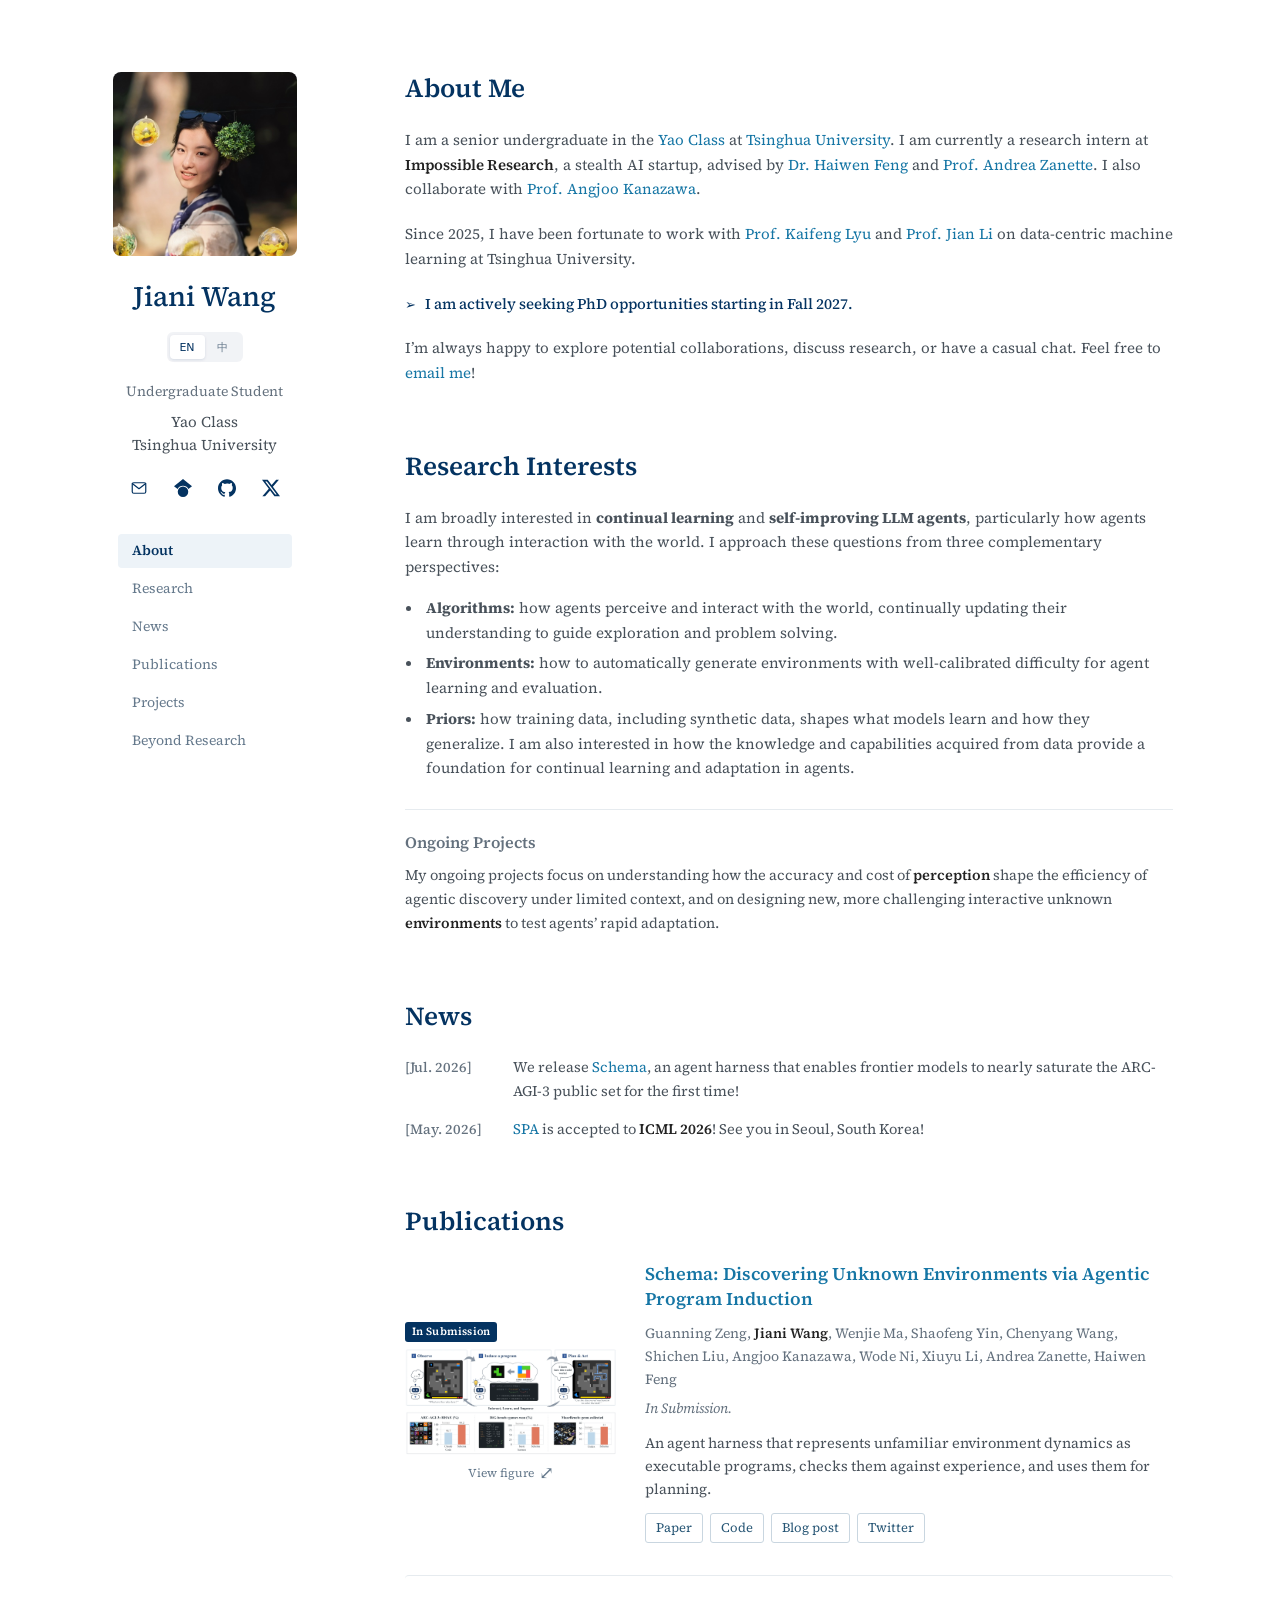
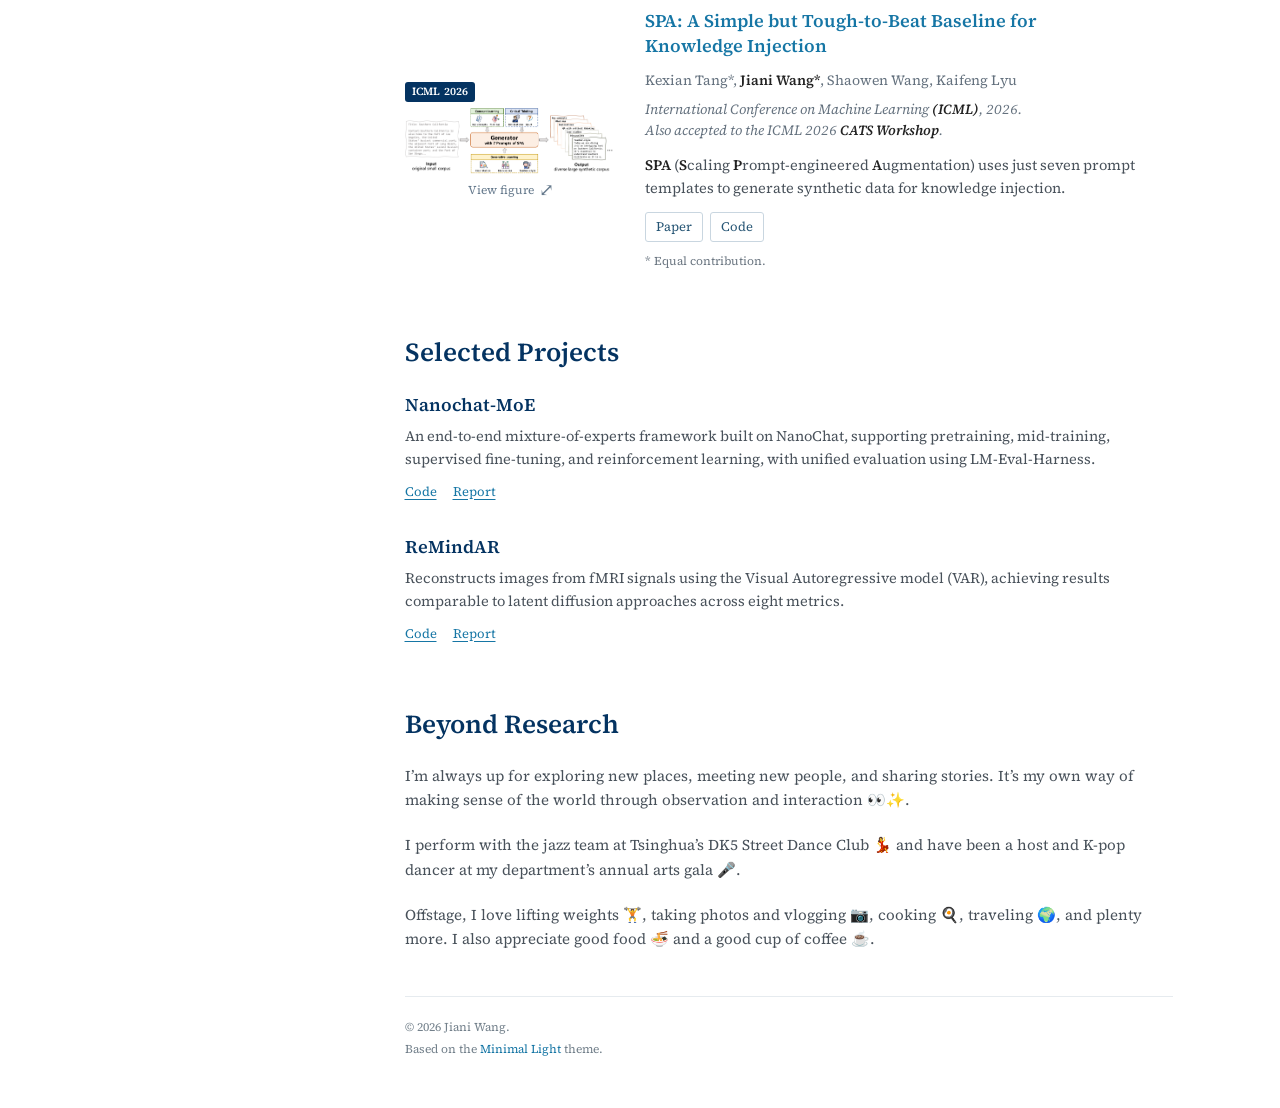
==== index.html @ cb8bbe52 "Tighten research bullet spacing" ====
<!DOCTYPE html>
<html lang="en-US">
  <head>
    <meta charset="UTF-8">
    <meta name="viewport" content="width=device-width, initial-scale=1">
    <title>Jiani Wang | Tsinghua University</title>
    <meta name="author" content="Jiani Wang">
    <meta name="description" content="Jiani Wang, Yao Class undergraduate at Tsinghua University and research intern at Impossible Research. Research in continual learning, self-improvement in agents, and data-centric machine learning.">
    <meta name="keywords" content="Jiani Wang, Tsinghua University, Impossible Research, continual learning, agents, data-centric machine learning">
    <link rel="icon" type="image/x-icon" href="favicon.ico?v=2">
    <link rel="icon" type="image/png" sizes="96x96" href="assets/img/favicon-jw-96.png?v=2">
    <link rel="apple-touch-icon" sizes="192x192" href="assets/img/favicon-jw-192.png?v=2">
    <link rel="stylesheet" href="assets/fonts/fonts.css">
    <link rel="stylesheet" href="assets/fonts/source-serif-4.css">
    <link rel="stylesheet" href="assets/css/style.css">
    <link rel="stylesheet" href="assets/css/publications.css">
    <link rel="stylesheet" href="assets/css/content.css?v=54c35738e45d">
    <link rel="stylesheet" href="assets/css/motion.css">
    <script src="assets/js/name-toggle.js" defer></script>
    <script src="assets/js/reading.js" defer></script>
  </head>
  <body>
    <a class="skip-link" href="#about-me">Skip to content</a>
    <div class="wrapper">
      <header>
        <div class="profile-photo">
          <img src="assets/img/jiani-wang.jpg" alt="Portrait of Jiani Wang" width="900" height="900" fetchpriority="high">
        </div>
        <div class="profile-name-row">
          <h1 id="profile-name" class="t-text-soft" lang="en" data-name-en="Jiani Wang" data-name-zh="王佳妮" aria-live="polite" aria-atomic="true"><span class="name-text" lang="en">Jiani Wang</span></h1>
          <div class="name-toggle" role="group" aria-label="Name language" data-language="en" hidden>
            <button class="name-language" type="button" data-language="en" lang="en" aria-controls="profile-name" aria-label="Show name in English" aria-pressed="true">EN</button>
            <button class="name-language" type="button" data-language="zh" lang="zh-Hans" aria-controls="profile-name" aria-label="显示中文姓名" aria-pressed="false">中</button>
          </div>
        </div>
        <p class="position">Undergraduate Student</p>
        <p class="affiliation">Yao Class<br>Tsinghua University</p>
        <div class="contact-links" aria-label="Contact links">
          <a class="contact-tag" href="mailto:jnminniewang@gmail.com" aria-label="Email Jiani Wang" title="Email: jnminniewang@gmail.com">
            <svg viewBox="0 0 24 24" aria-hidden="true" focusable="false" fill="none" stroke="currentColor" stroke-width="1.6" stroke-linecap="round" stroke-linejoin="round"><rect x="3" y="5" width="18" height="14" rx="2"></rect><path d="m3 6 9 7 9-7"></path></svg>
          </a>
          <a class="contact-tag" href="https://scholar.google.com/citations?user=3a02bCEAAAAJ&amp;hl=zh-CN" target="_blank" rel="noopener" aria-label="Jiani Wang on Google Scholar" title="Google Scholar">
            <svg viewBox="0 0 24 24" aria-hidden="true" focusable="false" fill="currentColor"><path d="M12 24a7 7 0 1 1 0-14 7 7 0 0 1 0 14zm0-24L0 9.5l4.838 3.94A8 8 0 0 1 12 9a8 8 0 0 1 7.162 4.44L24 9.5z"></path></svg>
          </a>
          <a class="contact-tag" href="https://github.com/99ninew" target="_blank" rel="noopener" aria-label="Jiani Wang on GitHub" title="GitHub: 99ninew">
            <svg viewBox="0 0 24 24" aria-hidden="true" focusable="false" fill="currentColor"><path d="M12 .297C5.37.297 0 5.67 0 12.297c0 5.303 3.438 9.8 8.205 11.385.6.113.82-.258.82-.577 0-.285-.01-1.04-.015-2.04-3.338.724-4.043-1.61-4.043-1.61-.546-1.387-1.333-1.756-1.333-1.756-1.09-.745.083-.729.083-.729 1.205.084 1.838 1.237 1.838 1.237 1.07 1.835 2.807 1.305 3.492.998.108-.776.418-1.305.762-1.605-2.665-.3-5.466-1.332-5.466-5.93 0-1.31.465-2.38 1.235-3.22-.135-.303-.54-1.523.105-3.176 0 0 1.005-.322 3.3 1.23a11.5 11.5 0 0 1 3-.405c1.02.005 2.045.138 3 .405 2.28-1.552 3.285-1.23 3.285-1.23.645 1.653.24 2.873.12 3.176.765.84 1.23 1.91 1.23 3.22 0 4.61-2.805 5.625-5.475 5.92.42.36.81 1.096.81 2.22 0 1.606-.015 2.896-.015 3.286 0 .315.21.69.825.57C20.565 22.092 24 17.592 24 12.297c0-6.627-5.373-12-12-12"></path></svg>
          </a>
          <a class="contact-tag" href="https://x.com/Jiani_Wang_" target="_blank" rel="noopener" aria-label="Jiani Wang on X (Twitter)" title="X (Twitter): @Jiani_Wang_">
            <svg viewBox="0 0 24 24" aria-hidden="true" focusable="false" fill="currentColor"><path d="M18.901 1.153h3.68l-8.04 9.19L24 22.846h-7.406l-5.8-7.584-6.64 7.584H.47l8.6-9.835L0 1.154h7.594l5.243 6.932 6.064-6.933Zm-1.29 19.49h2.039L6.487 3.24H4.3l13.31 17.403Z"></path></svg>
          </a>
        </div>
        <nav class="section-nav t-tabs" aria-label="Page sections">
          <span class="t-tabs-pill" aria-hidden="true" hidden></span>
          <a class="t-tab" href="#about-me">About</a>
          <a class="t-tab" href="#research">Research</a>
          <a class="t-tab" href="#news">News</a>
          <a class="t-tab" href="#publications">Publications</a>
          <a class="t-tab" href="#projects">Projects</a>
          <a class="t-tab" href="#misc">Beyond Research</a>
        </nav>
      </header>

      <section aria-label="Academic profile">
        <h2 id="about-me">About Me</h2>
        <p>I am a senior undergraduate in the <a href="https://iiis.tsinghua.edu.cn/en/" target="_blank" rel="noopener">Yao Class</a> at <a href="https://www.tsinghua.edu.cn/en/" target="_blank" rel="noopener">Tsinghua University</a>. I am currently a research intern at <strong>Impossible Research</strong>, a stealth AI startup, advised by <a href="https://havenfeng.github.io/" target="_blank" rel="noopener">Dr. Haiwen Feng</a> and <a href="https://azanette.com/" target="_blank" rel="noopener">Prof. Andrea Zanette</a>. I also collaborate with <a href="https://people.eecs.berkeley.edu/~kanazawa/" target="_blank" rel="noopener">Prof. Angjoo Kanazawa</a>.</p>
        <p>Since 2025, I have been fortunate to work with <a href="https://kaifeng.ac/" target="_blank" rel="noopener">Prof. Kaifeng Lyu</a> and <a href="https://people.iiis.tsinghua.edu.cn/~jianli/" target="_blank" rel="noopener">Prof. Jian Li</a> on data-centric machine learning at Tsinghua University.</p>
        <p class="application-note"><span class="application-marker" aria-hidden="true">➢</span><span>I am actively seeking PhD opportunities starting in Fall 2027.</span></p>
        <p class="contact-invitation">I’m always happy to explore potential collaborations, discuss research, or have a casual chat. Feel free to <a href="mailto:jnminniewang@gmail.com">email me</a>!</p>

        <h2 id="research">Research Interests</h2>
        <div class="research-interests">
          <p>I am broadly interested in <strong>continual learning</strong> and <strong>self-improving LLM agents</strong>, particularly how agents learn through interaction with the world. I approach these questions from three complementary perspectives:</p>
          <ul class="research-perspectives">
            <li><strong>Algorithms:</strong> how agents perceive and interact with the world, continually updating their understanding to guide exploration and problem solving.</li>
            <li><strong>Environments:</strong> how to automatically generate environments with well-calibrated difficulty for agent learning and evaluation.</li>
            <li><strong>Priors:</strong> how training data, including synthetic data, shapes what models learn and how they generalize. I am also interested in how the knowledge and capabilities acquired from data provide a foundation for continual learning and adaptation in agents.</li>
          </ul>
        </div>

        <div class="ongoing-projects">
          <h3>Ongoing Projects</h3>
          <p>My ongoing projects focus on understanding how the accuracy and cost of <strong>perception</strong> shape the efficiency of agentic discovery under limited context, and on designing new, more challenging interactive unknown <strong>environments</strong> to test agents’ rapid adaptation.</p>
        </div>

        <h2 id="news">News</h2>
        <ul class="news-list">
          <li><time datetime="2026-07">[Jul. 2026]</time> <span>We release <a href="https://x.com/HavenFeng/status/2077770348876247502" target="_blank" rel="noopener">Schema</a>, an agent harness that enables frontier models to nearly saturate the ARC-AGI-3 public set for the first time!</span></li>
          <li><time datetime="2026-05">[May. 2026]</time> <span><a href="https://arxiv.org/pdf/2603.22213" target="_blank" rel="noopener">SPA</a> is accepted to <strong>ICML 2026</strong>! See you in Seoul, South Korea!</span></li>
        </ul>

        <h2 id="publications">Publications</h2>
        <div class="publications">
          <ol class="bibliography">
            <li id="schema" tabindex="-1" aria-label="Schema publication">
              <div class="pub-row">
                <a class="publication-preview" href="assets/img/schema-preview.webp" target="_blank" rel="noopener" aria-label="Enlarge Schema overview"><span class="publication-label">In Submission</span><img src="assets/img/schema-preview.webp" alt="Schema overview: discovering environment mechanisms and using programs to plan." width="2200" height="1135" loading="lazy" decoding="async"><span class="preview-hint" aria-hidden="true">View figure <span>⤢</span></span></a>
                <div class="publication-text">
                  <div class="title"><a href="https://arxiv.org/abs/2609.39140" target="_blank" rel="noopener">Schema: Discovering Unknown Environments via Agentic Program Induction</a></div>
                  <div class="author">Guanning Zeng, <strong>Jiani Wang</strong>, Wenjie Ma, Shaofeng Yin, Chenyang Wang, Shichen Liu, Angjoo Kanazawa, Wode Ni, Xiuyu Li, Andrea Zanette, Haiwen Feng</div>
                  <div class="periodical"><em>In Submission.</em></div>
                  <p class="paper-summary">An agent harness that represents unfamiliar environment dynamics as executable programs, checks them against experience, and uses them for planning.</p>
                  <template class="figure-details">Schema reaches <strong>99.2% RHAE on ARC-AGI-3</strong>, solves <strong>all 21 public DiG-bench games</strong>, and exceeds the <strong>top-50 human median on MazeBench</strong>. The plots compare harnesses using the same base models.</template>
                  <div class="links">
                    <a class="btn" href="https://arxiv.org/pdf/2609.39140" target="_blank" rel="noopener">Paper</a>
                    <a class="btn" href="https://github.com/guanning03/Schema" target="_blank" rel="noopener">Code</a>
                    <a class="btn" href="https://schema-harness.github.io/" target="_blank" rel="noopener">Blog post</a>
                    <a class="btn" href="https://x.com/HavenFeng/status/2077770348876247502" target="_blank" rel="noopener">Twitter</a>
                  </div>
                </div>
              </div>
            </li>
            <li id="spa" tabindex="-1" aria-label="SPA publication">
              <div class="pub-row">
                <a class="publication-preview" href="assets/img/spa-preview.png" target="_blank" rel="noopener" aria-label="Enlarge SPA overview"><span class="publication-label">ICML 2026</span><img src="assets/img/spa-preview.png" alt="SPA overview: synthetic data generation for knowledge injection." width="15587" height="4864" loading="lazy" decoding="async"><span class="preview-hint" aria-hidden="true">View figure <span>⤢</span></span></a>
                <div class="publication-text">
                  <div class="title"><a href="https://arxiv.org/pdf/2603.22213" target="_blank" rel="noopener">SPA: A Simple but Tough-to-Beat Baseline for Knowledge Injection</a></div>
                  <div class="author">Kexian Tang*, <strong>Jiani Wang*</strong>, Shaowen Wang, Kaifeng Lyu</div>
                  <div class="periodical"><em>International Conference on Machine Learning <strong>(ICML)</strong>, 2026.</em><br><em>Also accepted to the ICML 2026 <strong>CATS Workshop</strong>.</em></div>
                  <p class="paper-summary"><strong>SPA</strong> (<strong>S</strong>caling <strong>P</strong>rompt-engineered <strong>A</strong>ugmentation) uses just seven prompt templates to generate synthetic data for knowledge injection.</p>
                  <template class="figure-details">Across benchmarks, scaling this simple approach can <strong>outperform</strong> more complex methods based on reinforcement learning or multi-stage prompting.</template>
                  <div class="links">
                    <a class="btn" href="https://arxiv.org/pdf/2603.22213" target="_blank" rel="noopener">Paper</a>
                    <a class="btn" href="https://github.com/Tangkexian/SPA" target="_blank" rel="noopener">Code</a>
                  </div>
                  <p class="author-note">* Equal contribution.</p>
                </div>
              </div>
            </li>
          </ol>
        </div>

        <h2 id="projects">Selected Projects</h2>
        <ul class="projects-list">
          <li>
            <div class="project-heading">
              <h3>Nanochat-MoE</h3>
            </div>
            <p class="project-summary">An end-to-end mixture-of-experts framework built on NanoChat, supporting pretraining, mid-training, supervised fine-tuning, and reinforcement learning, with unified evaluation using LM-Eval-Harness.</p>
            <p class="project-links"><a href="https://github.com/Tangkexian/nanochat-MoE" target="_blank" rel="noopener">Code</a><a href="assets/files/nanochat-moe-report.pdf" target="_blank" rel="noopener" type="application/pdf" aria-label="Preview Nanochat-MoE report (PDF)">Report</a></p>
          </li>
          <li>
            <div class="project-heading">
              <h3>ReMindAR</h3>
            </div>
            <p class="project-summary">Reconstructs images from fMRI signals using the Visual Autoregressive model (VAR), achieving results comparable to latent diffusion approaches across eight metrics.</p>
            <p class="project-links"><a href="https://github.com/99ninew/ReMindAR" target="_blank" rel="noopener">Code</a><a href="https://github.com/99ninew/ReMindAR/blob/main/ReMindAR_Report.pdf" target="_blank" rel="noopener">Report</a></p>
          </li>
        </ul>

        <h2 id="misc">Beyond Research</h2>
        <p>I’m always up for exploring new places, meeting new people, and sharing stories. It’s my own way of making sense of the world through observation and interaction <span aria-hidden="true">👀✨</span>.</p>
        <p>I perform with the jazz team at Tsinghua’s DK5 Street Dance Club <span aria-hidden="true">💃</span> and have been a host and K-pop dancer at my department’s annual arts gala <span aria-hidden="true">🎤</span>.</p>
        <p>Offstage, I love lifting weights <span aria-hidden="true">🏋️</span>, taking photos and vlogging <span aria-hidden="true">📷</span>, cooking <span aria-hidden="true">🍳</span>, traveling <span aria-hidden="true">🌍</span>, and plenty more. I also appreciate good food <span aria-hidden="true">🍜</span> and a good cup of coffee <span aria-hidden="true">☕</span>.</p>

        <p class="page-footnote">© 2026 Jiani Wang.<br>Based on the <a href="https://github.com/yaoyao-liu/minimal-light" target="_blank" rel="noopener">Minimal Light</a> theme.</p>
      </section>
    </div>
    <dialog class="figure-dialog t-modal" aria-labelledby="figure-title" aria-describedby="figure-summary">
      <div class="figure-toolbar">
        <p class="figure-kicker">Research overview</p>
        <button class="figure-close" type="button" aria-label="Close figure" autofocus><span aria-hidden="true">×</span></button>
      </div>
      <h2 id="figure-title"></h2>
      <div class="figure-stage"><img class="figure-image" alt=""></div>
      <p id="figure-summary"></p>
      <div class="figure-actions">
        <div class="figure-links"></div>
        <a class="figure-original" target="_blank" rel="noopener">Open full-size image <span aria-hidden="true">↗</span></a>
      </div>
    </dialog>
  </body>
</html>
---- assets/fonts/fonts.css ----
/* Local web fonts. See accompanying licenses and source notes. */

@font-face {
  font-family: 'Crimson Pro';
  font-style: italic;
  font-weight: 500;
  font-display: swap;
  src: url(crimson-pro-latin-italic.woff2) format('woff2');
  unicode-range: U+0000-00FF, U+0131, U+0152-0153, U+02BB-02BC, U+02C6, U+02DA, U+02DC, U+0304, U+0308, U+0329, U+2000-206F, U+20AC, U+2122, U+2191, U+2193, U+2212, U+2215, U+FEFF, U+FFFD;
}

@font-face {
  font-family: 'Crimson Pro';
  font-style: italic;
  font-weight: 600;
  font-display: swap;
  src: url(crimson-pro-latin-italic.woff2) format('woff2');
  unicode-range: U+0000-00FF, U+0131, U+0152-0153, U+02BB-02BC, U+02C6, U+02DA, U+02DC, U+0304, U+0308, U+0329, U+2000-206F, U+20AC, U+2122, U+2191, U+2193, U+2212, U+2215, U+FEFF, U+FFFD;
}

@font-face {
  font-family: 'Crimson Pro';
  font-style: normal;
  font-weight: 400;
  font-display: swap;
  src: url(crimson-pro-latin-normal.woff2) format('woff2');
  unicode-range: U+0000-00FF, U+0131, U+0152-0153, U+02BB-02BC, U+02C6, U+02DA, U+02DC, U+0304, U+0308, U+0329, U+2000-206F, U+20AC, U+2122, U+2191, U+2193, U+2212, U+2215, U+FEFF, U+FFFD;
}

@font-face {
  font-family: 'Crimson Pro';
  font-style: normal;
  font-weight: 500;
  font-display: swap;
  src: url(crimson-pro-latin-normal.woff2) format('woff2');
  unicode-range: U+0000-00FF, U+0131, U+0152-0153, U+02BB-02BC, U+02C6, U+02DA, U+02DC, U+0304, U+0308, U+0329, U+2000-206F, U+20AC, U+2122, U+2191, U+2193, U+2212, U+2215, U+FEFF, U+FFFD;
}

@font-face {
  font-family: 'Crimson Pro';
  font-style: normal;
  font-weight: 600;
  font-display: swap;
  src: url(crimson-pro-latin-normal.woff2) format('woff2');
  unicode-range: U+0000-00FF, U+0131, U+0152-0153, U+02BB-02BC, U+02C6, U+02DA, U+02DC, U+0304, U+0308, U+0329, U+2000-206F, U+20AC, U+2122, U+2191, U+2193, U+2212, U+2215, U+FEFF, U+FFFD;
}

@font-face {
  font-family: 'Ubuntu Mono';
  font-style: normal;
  font-weight: 400;
  font-display: swap;
  src: url(ubuntu-mono-latin-normal.woff2) format('woff2');
  unicode-range: U+0000-00FF, U+0131, U+0152-0153, U+02BB-02BC, U+02C6, U+02DA, U+02DC, U+0304, U+0308, U+0329, U+2000-206F, U+20AC, U+2122, U+2191, U+2193, U+2212, U+2215, U+FEFF, U+FFFD;
}

/* Source Han Serif SC Medium, subset for 王佳妮, renamed for the OFL.
   Original: https://github.com/adobe-fonts/source-han-serif
   License: Source-Han-Serif-OFL.txt */
@font-face {
  font-family: 'Jiani Name Serif';
  font-style: normal;
  font-weight: 500;
  font-display: swap;
  src: url(jiani-name-serif.woff2) format('woff2');
  unicode-range: U+4F73, U+59AE, U+738B;
}
---- assets/fonts/source-serif-4.css ----
@font-face {
  font-family: 'Source Serif 4';
  font-style: italic;
  font-weight: 400;
  font-display: swap;
  src: url(source-serif-4-italic-400.ttf) format('truetype');
}

@font-face {
  font-family: 'Source Serif 4';
  font-style: italic;
  font-weight: 500;
  font-display: swap;
  src: url(source-serif-4-italic-500.ttf) format('truetype');
}

@font-face {
  font-family: 'Source Serif 4';
  font-style: italic;
  font-weight: 600;
  font-display: swap;
  src: url(source-serif-4-italic-600.ttf) format('truetype');
}

@font-face {
  font-family: 'Source Serif 4';
  font-style: normal;
  font-weight: 400;
  font-display: swap;
  src: url(source-serif-4-normal-400.ttf) format('truetype');
}

@font-face {
  font-family: 'Source Serif 4';
  font-style: normal;
  font-weight: 500;
  font-display: swap;
  src: url(source-serif-4-normal-500.ttf) format('truetype');
}

@font-face {
  font-family: 'Source Serif 4';
  font-style: normal;
  font-weight: 600;
  font-display: swap;
  src: url(source-serif-4-normal-600.ttf) format('truetype');
}

@font-face {
  font-family: 'Source Serif 4';
  font-style: normal;
  font-weight: 700;
  font-display: swap;
  src: url(source-serif-4-normal-700.ttf) format('truetype');
}
---- assets/css/style.css ----
body { background-color: #fff; padding: 0px; font: 16.0px/1.5 'Source Serif 4', serif; color: #595959; font-weight: 400; margin: 0; }

.pub-row { display: flex; align-items: center; }

.social-icons a { display: inline-block; height: 2.4rem; width: 2.4rem; background-color: transparent; color: #043361 !important; border-radius: 100%; text-align: center; font-size: 1.15rem; line-height: 2.5rem; margin-right: 1rem; }

@media (prefers-color-scheme: dark) { .social-icons a { color: #3eb7f0 !important; } }
.social-icons a:last-child { margin-right: 0; }

.social-icons a:hover { background-color: white; color: black; transform: scale(1.2); }

/*
.social-icons a:after { content: ''; display: block; margin: 0px; height: 1px; width: 0px; background: transparent; transition: width .5s ease, background-color .5s ease; } .social-icons a:hover:after { width: 100%; background: #337ab7; } */
@media (prefers-color-scheme: dark) { .social-icons a:last-child { margin-right: 0; }
  .social-icons a:hover { background-color: #20212b; color: black; transform: scale(1.2); }
  /* .social-icons a:after { content: ''; display: block; margin: 0px; height: 1px; width: 0px; background: transparent; transition: width .5s ease, background-color .5s ease; } .social-icons a:hover:after { width: 100%; background: #a0b0ff; } */ }
.icon-button { background-color: white; border-radius: 3.6rem; cursor: pointer; display: inline-block; font-size: 2.0rem; height: 3.6rem; line-height: 3.6rem; margin: 0 5px; position: relative; text-align: center; -webkit-user-select: none; -moz-user-select: none; -ms-user-select: none; user-select: none; width: 3.6rem; }

.icon-button span { border-radius: 0; display: block; height: 0; left: 50%; margin: 0; position: absolute; top: 50%; -webkit-transition: all 0.3s; -moz-transition: all 0.3s; -o-transition: all 0.3s; transition: all 0.3s; width: 0; }

.icon-button:hover span { width: 3.6rem; height: 3.6rem; border-radius: 3.6rem; margin: -1.8rem; }

.twitter span { background-color: #4099ff; }

.facebook span { background-color: #4286f4; }

.linkedin span { background-color: #0077B5; }

.github span { background-color: #000; }

email { font-size: 14px; font-family: "Ubuntu Mono"; }

.icon-button i { background: none; color: white; height: 3.6rem; left: 0; line-height: 3.6rem; position: absolute; top: 0; -webkit-transition: all 0.3s; -moz-transition: all 0.3s; -o-transition: all 0.3s; transition: all 0.3s; width: 3.6rem; z-index: 10; }

.icon-button .icon-twitter { color: #4099ff; }

.icon-button .icon-facebook { color: #4286f4; }

.icon-button .icon-github { color: #000; }

.icon-button .icon-linkedin { color: #0077B5; }

.icon-button:hover .icon-twitter, .icon-button:hover .icon-facebook, .icon-button:hover .icon-github, .icon-button:hover .icon-linkedin { color: white; }

autocolor { color: #595959; }

lightonly { visibility: visible; }

darkonly { visibility: hidden; }

education { font-weight: 500; font-size: 115%; }

papertitle { font-weight: 600; font-size: 100%; }

@media (prefers-color-scheme: dark) { body { background-color: #20212b; color: #dadbdf; }
  autocolor { color: #dadbdf; }
  lightonly { visibility: hidden; }
  darkonly { visibility: visible; }
  papertitle { color: #eeeff0; } }
.image { border-radius: 0.35em; border: 0; display: inline-block; position: relative; }

.image:before { -moz-transition: opacity 0.2s ease-in-out; -webkit-transition: opacity 0.2s ease-in-out; -ms-transition: opacity 0.2s ease-in-out; transition: opacity 0.2s ease-in-out; border-radius: 0.35em; content: ''; display: block; height: 100%; left: 0; opacity: 0.5; position: absolute; top: 0; width: 100%; }

.image.avatar { border-radius: 100%; }

.image.avatar:before { display: none; }

.image.avatar img { border-radius: 100%; width: 45%; padding: 20px; }

#header .image.avatar { margin: 0 0 1em 0; width: 8.00em; }

h3, h4, h5, h6 { font-weight: 600; color: #043361; margin: 0 0 20px; }

h1 { font-weight: 500; color: #043361; margin: 0 0 20px; }

h2 { color: #043361; font-weight: 500; margin: 2px 0px 15px; font-size: 157%; }

@media (prefers-color-scheme: dark) { h1, h3, h4, h5, h6 { color: #3eb7f0; }
  h2 { color: #3eb7f0; } }
p, ul, ol, table, pre, dl { margin: 0 0 20px; }

h1, h2, h3 { line-height: 1.1; }

h1 { font-size: 28px; }

a { color: #39c; text-decoration: none; }

a:hover { color: #069; }

@media (prefers-color-scheme: dark) { a { color: #3eb7f0; } }
a small { font-size: 11px; color: #777; margin-top: -0.3em; display: block; }

a:hover small { color: #777; }

.wrapper { width: 960px; margin: 0 auto; }

blockquote { border-left: 1px solid #e5e5e5; margin: 0; padding: 0 0 0 20px; font-style: italic; }

code, pre { font-family: Monaco, Bitstream Vera Sans Mono, Lucida Console, Terminal, Consolas, Liberation Mono, DejaVu Sans Mono, Courier New, monospace; color: #333; }

pre { max-width: 500px; padding: 8px 15px; background: #f8f8f8; border-radius: 5px; border: 1px solid #e5e5e5; overflow-x: auto; }

table { width: 100%; border-collapse: collapse; }

th, td { text-align: left; padding: 5px 10px; border-bottom: 1px solid #e5e5e5; }

dt { color: #444; font-weight: 500; }

th { color: #444; }

@media (prefers-color-scheme: dark) { th { color: #3eb7f0; }
  dt { color: #3eb7f0; } }
img { max-width: 100%; }

header { width: 232px; float: left; position: fixed; -webkit-font-smoothing: subpixel-antialiased; padding-top: 4.0em; text-align: center; }

header ul { list-style: none; height: 40px; padding: 0; background: #f4f4f4; border-radius: 5px; border: 1px solid #e0e0e0; width: 270px; }

header li { width: 89px; float: left; border-right: 1px solid #e0e0e0; height: 40px; }

header li:first-child a { border-radius: 5px 0 0 5px; }

header li:last-child a { border-radius: 0 5px 5px 0; }

header ul a { line-height: 1; font-size: 11px; color: #999; display: block; text-align: center; padding-top: 6px; height: 34px; }

header ul a:hover { color: #999; }

header ul a:active { background-color: #f0f0f0; }

strong { color: #222; font-weight: 500; }

@media (prefers-color-scheme: dark) { strong { color: #eeeff0; } }
header ul li + li + li { border-right: none; width: 89px; }

header ul a strong { font-size: 14px; display: block; color: #222; }

section { width: 650px; float: right; padding-top: 4.0em; padding-bottom: 50px; }

small { font-size: 11px; }

hr { border: 0; background: #e5e5e5; height: 1px; margin: 0 0 20px; }

footer { width: 232px; float: left; position: fixed; bottom: 30px; -webkit-font-smoothing: subpixel-antialiased; text-align: center; }

@media print, screen and (max-width: 960px) { .pub-row { display: flex; align-items: center; }
  div.wrapper { width: auto; margin: 0; }
  header, section, footer { float: none; position: static; width: auto; }
  header { padding-right: 320px; }
  section { border: 1px solid #e5e5e5; border-width: 1px 0; padding: 20px 0; margin: 0 0 20px; }
  header a small { display: inline; }
  header ul { position: absolute; right: 50px; top: 52px; }
  .image.avatar img { border-radius: 100%; width: 117px; padding: 20px; }
  #head1o2 { visibility: hidden; }
  #head2o2 { visibility: hidden; } }
@media print, screen and (max-width: 960px) { body { word-wrap: break-word; padding: 15px; }
  .pub-row { display: flex; align-items: center; }
  header { padding: 0; }
  pre, code { word-wrap: normal; } }
@media print, screen and (max-width: 480px) { .pub-row { display: block; align-items: center; }
  body { padding: 15px; }
  header ul { width: 99%; }
  header li, header ul li + li + li { width: 33%; }
  .image.avatar img { border-radius: 100%; width: 95px; padding: 20px; }
  #head1o2 { visibility: hidden; }
  #head2o2 { visibility: hidden; } }
@media print { body { padding: 0.4in; font-size: 12pt; color: #444; } }
.biblink { text-decoration: none; display: inline; margin-right: 0px; }

.fakelink { text-decoration: none; cursor: pointer; }

.bibref { font-size: 70%; margin-top: 10px; margin-left: 0px; display: none; font-family: monospace; }
---- assets/css/publications.css ----
.badge {
    display: inline-block;
    padding: 0.25em 0.4em;
    font-size: 75%;
    font-weight: 700;
    line-height: 1;
    text-align: center;
    white-space: nowrap;
    vertical-align: baseline;
    border-radius: 0.25rem;
    transition: color .15s ease-in-out,background-color .15s ease-in-out,border-color .15s ease-in-out,box-shadow .15s ease-in-out;
}

.badge {
    color: #fff !important;
    border-radius: 0.125rem;
    -webkit-box-shadow: 0 2px 5px 0 rgb(0 0 0 / 16%), 0 2px 10px 0 rgb(0 0 0 / 12%);
    box-shadow: 0 2px 5px 0 rgb(0 0 0 / 16%), 0 2px 10px 0 rgb(0 0 0 / 12%);
}

:root { --global-bg-color: #ffffff; --global-code-bg-color: rgba(181, 9, 172, 0.05); --global-text-color: #000000; --global-text-color-light: #828282; --global-theme-color: #002D72; --global-hover-color: #ffb81c; --global-footer-bg-color: #1c1c1c; --global-footer-text-color: #e8e8e8; --global-footer-link-color: #ffffff; --global-distill-app-color: #828282; }

@media (prefers-color-scheme: dark) { :root { --global-theme-color: rgb(36, 150, 203);}}

blockquote { background: var(--global-bg-color); border-left: 2px solid var(--global-theme-color); margin: 1.5em 10px; padding: 0.5em 10px; font-size: 1.2rem; }

@media print, screen and (min-width: 480px) {.col-sm-9 {width: 100%;}}

.publications { margin-top: 2rem; }

.publications h1 { color: var(--global-theme-color); font-size: 2rem; text-align: center; margin-top: 1em; margin-bottom: 1em; }

.publications h2 { margin-bottom: 1rem; }

.publications h2 span { font-size: 1.5rem; }

.publications h2.year { color: #e8e8e8; border-top: 1px solid #e8e8e8; margin-top: 2rem; margin-bottom: 0rem; text-align: right; }

.publications ol.bibliography { list-style: none; padding: 0; margin-top: 0; }

.publications ol.bibliography li { min-height: 110px; margin-bottom: 0.5rem; }

.publications ol.bibliography li .abbr { height: 8rem; margin-bottom: 0.5rem; }

.publications ol.bibliography li .abbr abbr { display: inline-block; background-color: var(--global-theme-color); padding-left: 1rem; padding-right: 1rem; position: absolute; top: 8px; left: 16px; }

.publications ol.bibliography li .abbr abbr a { color: white; }

.publications ol.bibliography li .abbr abbr a:hover { text-decoration: none; }

.publications ol.bibliography li .abbr .award { color: var(--global-theme-color) !important; border: 1px solid var(--global-theme-color); }

.publications ol.bibliography li .title { font-weight: bolder; }

.publications ol.bibliography li .author a { border-bottom: 1px var(--global-theme-color); }

.publications ol.bibliography li .author a:hover { border-bottom-style: solid; text-decoration: none; }

.publications ol.bibliography li .author > em { border-bottom: 1px solid; font-style: normal; }

.publications ol.bibliography li .links a.btn { color: #000000; border: 1px solid #000000; padding-left: 0.5rem; padding-right: 0.5rem; padding-top: 0.1rem; padding-bottom: 0.1rem; }

@media (prefers-color-scheme: dark) {
.publications ol.bibliography li .links a.btn { color: #FFFFFF; border: 1px solid #FFFFFF; padding-left: 0.5rem; padding-right: 0.5rem; padding-top: 0.1rem; padding-bottom: 0.1rem; }

  }

.publications ol.bibliography li .links a.btn:hover { color: var(--global-theme-color); border-color: var(--global-theme-color); }

.publications ol.bibliography li .hidden { font-size: 0.875rem; max-height: 0px; overflow: hidden; text-align: justify; -webkit-transition: 0.15s ease; -moz-transition: 0.15s ease; -ms-transition: 0.15s ease; -o-transition: 0.15s ease; transition: all 0.15s ease; }

.publications ol.bibliography li .hidden p { line-height: 1.4em; margin: 10px; }

.publications ol.bibliography li .hidden pre { font-size: 1em; line-height: 1.4em; padding: 10px; }

.publications ol.bibliography li .hidden.open { max-height: 100em; -webkit-transition: 0.15s ease; -moz-transition: 0.15s ease; -ms-transition: 0.15s ease; -o-transition: 0.15s ease; transition: all 0.15s ease; }

.publications ol.bibliography li div.abstract.hidden { border: dashed 1px var(--global-bg-color); }

.publications ol.bibliography li div.abstract.hidden.open { border-color: var(--global-text-color); }

.publications ol.bibliography li .teaser { border-radius: 8px; box-shadow: 3px 3px 6px #888; height: 123px; width: 270px; margin-top: 5px; margin-left: 5px; margin-bottom: 5px; object-fit: cover; }
---- assets/css/content.css ----
/* Content formatting for Jiani Wang's academic homepage.
   The original Minimal Light layout, colors and typography remain in style.css. */
html{scroll-padding-top:32px}
body{font-size:15px;line-height:1.65;color:#48515a}
a{color:#1676a5}
a:hover{color:#043361}
.wrapper{display:grid;grid-template-columns:224px minmax(0,1fr);column-gap:88px;align-items:start;width:calc(100% - 80px);max-width:1080px;margin:0 auto;padding:72px 0 48px}
.wrapper>header{position:sticky;top:40px;float:none;width:auto;padding:0;max-height:calc(100dvh - 80px);overflow-y:auto}
.wrapper>section{float:none;width:auto;min-width:0;margin:0;padding:0;border:0}
.wrapper>section>p{margin-bottom:20px}
@media screen and (min-width:961px) and (max-width:1150px){.wrapper{grid-template-columns:208px minmax(0,1fr);column-gap:56px;width:calc(100% - 64px);padding-top:56px}}
a:focus-visible{outline:2px solid #3399cc;outline-offset:4px}
strong{font-weight:600}
.profile-photo{width:184px;aspect-ratio:1;margin:0 auto 22px;overflow:hidden;border-radius:8px}
.profile-photo img{display:block;width:100%;height:100%;object-fit:cover;transform:scale(1.8);transform-origin:50% 36%}
@media screen and (max-width:960px){.profile-photo{width:160px;margin-bottom:16px}}
.profile-name-row{display:grid;justify-items:center;gap:10px;max-width:260px;margin:10px auto 18px}
.profile-name-row h1{--text-soft-align:center;width:100%;min-width:0;min-height:44px;margin:0;font-size:28px;line-height:1.35;white-space:nowrap;letter-spacing:normal;word-spacing:normal}
.profile-name-row .name-text:lang(en){font-family:"Source Serif 4",serif;font-size:28px;font-weight:500;letter-spacing:normal;text-indent:0}
.profile-name-row .name-text:lang(zh){font-family:"Jiani Name Serif","Songti SC",serif;font-size:26px;font-weight:500;letter-spacing:.08em;text-indent:.08em}
@media screen and (max-width:480px){.profile-name-row .name-text:lang(en){font-size:26px}.profile-name-row .name-text:lang(zh){font-size:24px}}
.name-toggle{position:relative;display:grid;grid-template-columns:repeat(2,minmax(0,1fr));box-sizing:border-box;width:76px;height:30px;padding:3px;border-radius:6px;background:rgba(4,51,97,.055);isolation:isolate}
.name-toggle[hidden]{display:none}
.name-toggle::before{content:"";position:absolute;top:3px;bottom:3px;left:3px;width:calc((100% - 6px)/2);border-radius:4px;background:#fff;box-shadow:0 1px 3px rgba(4,51,97,.12);transition:transform var(--tabs-dur) var(--tabs-ease);z-index:-1}
.name-toggle[data-language="zh"]::before{transform:translateX(100%)}
.name-language{appearance:none;display:grid;place-items:center;min-width:0;padding:0;border:0;border-radius:4px;background:transparent;color:#65798c;font:500 11px/1 system-ui,sans-serif;cursor:pointer;transition:color var(--duration-quick) ease-out,transform var(--duration-quick) ease-out}
.name-language[aria-pressed="true"],.name-language:hover{color:#043361}
.name-language:active{transform:scale(.96)}
.name-language:focus-visible{outline:2px solid #3399cc;outline-offset:2px}
@media(pointer:coarse){.name-toggle{width:94px;height:50px}.name-language{font-size:12px}}
@media(prefers-reduced-motion:reduce){.name-toggle::before,.name-language{transition:none}.name-language:active{transform:none}}
@media(prefers-color-scheme:dark){.name-toggle{background:rgba(138,201,235,.08)}.name-toggle::before{background:#34475a;box-shadow:none}.name-language{color:#afbbc9}.name-language[aria-pressed="true"],.name-language:hover{color:#bce7ff}}
section>h2{font-size:26px;font-weight:600;line-height:1.3;margin:0 0 22px}
.position{font-size:14px;margin-bottom:8px;color:#64717e}
.affiliation{font-size:15px;line-height:1.5;margin-bottom:10px}
.institute{font-size:15px;line-height:1.5;margin-bottom:14px}
.section-nav{display:flex;flex-direction:column;gap:6px;font-size:14px;margin-top:24px}
.section-nav a{padding:2px 0}
section>h2:not(:first-child){margin-top:64px}
.application-note{display:grid;grid-template-columns:12px minmax(0,1fr);align-items:baseline;column-gap:8px;color:#043361;font-weight:500}
.application-marker{font:13px/1 Arial,sans-serif;text-align:center}
.news-list{list-style:none;padding:0;margin:0;font-size:14.5px;line-height:1.65}
.news-list li{display:grid;grid-template-columns:92px minmax(0,1fr);gap:16px;align-items:baseline}
.news-list li+li{margin-top:14px}
.news-list time{white-space:nowrap;font-size:14px;font-weight:500;color:#64717e}
.publications{margin-top:0}
.publications ol.bibliography{margin-bottom:0}
.publications ol.bibliography li{min-height:0;margin:0}
.publications ol.bibliography li+li{margin-top:32px;padding-top:32px;border-top:1px solid #e6ebef}
.publication-text{width:100%}
.publications ol.bibliography li .title{font-size:18px;line-height:1.4;font-weight:600;margin-bottom:10px;text-wrap:pretty}
.publications .author{font-size:14px;line-height:1.65;margin-bottom:7px;color:#64717e}
.publications .periodical{font-size:14px;line-height:1.55;margin-bottom:12px;color:#64717e}
.paper-summary{font-size:14.5px;line-height:1.6;margin:0 0 12px}
.publications .links{display:flex;flex-wrap:wrap;gap:7px}
.publications ol.bibliography li .links a.btn{display:inline-flex;align-items:center;box-sizing:border-box;font-size:13px;line-height:1.4;border-radius:3px;border:1px solid #c9d6e0;color:#275675;padding:4px 10px;min-height:30px}
.author-note{font-size:12px;margin:10px 0 0;color:#6c7782}
.wrapper>section>.page-footnote{font-size:12px;color:#73808b;line-height:1.8;margin:44px 0 0;padding-top:20px;border-top:1px solid #e6ebef}
.skip-link{position:absolute;left:16px;top:-80px;padding:8px 13px;background:#043361;color:white;z-index:100}
.skip-link:focus{top:12px;color:white}
@media(prefers-color-scheme:dark){body{color:#dadbdf}a{color:#82c9ed}a:hover{color:#bce7ff}.application-note{color:#3eb7f0}.position,.news-list time,.publications .author,.publications .periodical,.author-note,.wrapper>section>.page-footnote{color:#afbbc9}.publications ol.bibliography li+li,.wrapper>section>.page-footnote{border-color:#3b4653}.publications ol.bibliography li .links a.btn{color:#8ac9eb;border-color:#4e677a}}
@media screen and (max-width:960px){body{padding:0 32px}.wrapper{display:block;width:auto;max-width:740px;margin:0 auto!important;padding:36px 0 32px}.wrapper>header{position:static;max-height:none;overflow:visible;padding:0 0 36px}.wrapper>section{padding-top:32px;border-top:1px solid #e6ebef}.section-nav{flex-direction:row;justify-content:center;flex-wrap:wrap;column-gap:17px;row-gap:3px;margin-top:15px}.section-nav a{padding:6px 0}.institute{margin-bottom:9px}}
@media screen and (max-width:480px){body{padding:0 22px;font-size:14.5px;line-height:1.65}.wrapper{padding-top:28px}.wrapper>header{padding-bottom:28px}.wrapper>section{padding-top:28px}section>h2{font-size:24px;margin-bottom:20px}section>h2:not(:first-child){margin-top:48px}.publications .links{gap:8px}.publications ol.bibliography li .links a.btn{padding:7px 11px;min-height:36px}.section-nav{column-gap:14px;font-size:14px}.news-list li{display:block}.news-list time{display:block;margin-bottom:4px}.news-list li+li{margin-top:18px}}
@media(prefers-color-scheme:dark) and (max-width:960px){.wrapper>section{border-color:#3b4653}}
@media print{.wrapper{display:block;width:auto;max-width:none;padding:0}.wrapper>header{position:static;max-height:none;overflow:visible;padding-bottom:24px}.section-nav{display:none}body{font-size:11pt}.wrapper>section>.page-footnote{font-size:9pt}h2{break-after:avoid}.publications li{break-inside:avoid}}

/* Publication previews from the official project page and repository. */
.publications .pub-row{display:grid;grid-template-columns:212px minmax(0,1fr);gap:28px;align-items:center}
.publication-preview{display:flex;align-items:center;justify-content:center;width:100%;margin:0;align-self:center}
.publication-preview img{display:block;width:100%;height:auto;max-height:170px;object-fit:contain;border-radius:4px}
.publications .publication-text{min-width:0}
@media screen and (max-width:600px){
  .publications .pub-row{grid-template-columns:minmax(0,1fr);gap:22px}
  .publication-preview{max-width:360px;justify-self:center}
  .publication-preview img{max-height:200px}
}

/* Venue labels sit just above each preview without covering the figure. */
.publication-preview{position:relative;padding-top:26px}
.publication-label{position:absolute;top:0;left:0;display:inline-block;padding:3px 7px;border-radius:3px;background:#043361;color:#fff;font-size:11px;font-weight:600;line-height:1.3;letter-spacing:.02em;white-space:nowrap}
@media(prefers-color-scheme:dark){.publication-label{background:#3eb7f0;color:#10212b}}

.research-interests{margin:0}
.research-interests strong{color:inherit;font-weight:700}
.research-perspectives{margin:16px 0 0;padding-left:1.25em;list-style:disc}
.research-perspectives>li{padding-left:3px}
.research-perspectives>li+li{margin-top:6px}
.research-interests p{margin:0}
.ongoing-projects{margin-top:28px;padding-top:20px;border-top:1px solid #e6ebef}
.ongoing-projects h3{font-size:16px;font-weight:600;line-height:1.5;margin:0 0 10px;color:#64717e}
.ongoing-projects p{font-size:14.5px;line-height:1.65;margin:0}
@media(prefers-color-scheme:dark){.ongoing-projects{border-color:#3b4653}.ongoing-projects h3{color:#afbbc9}}

.projects-list{list-style:none;margin:0;padding:0}
.projects-list>li+li{margin-top:32px}
.project-heading{display:flex;align-items:baseline;justify-content:space-between;flex-wrap:wrap;gap:4px 16px;margin-bottom:8px}
.project-heading h3{font-size:18px;font-weight:600;line-height:1.4;margin:0;color:#043361}
.project-summary{font-size:14.5px;line-height:1.6;margin:0 0 9px}
.project-links{display:flex;gap:16px;font-size:13px;margin:0}
.project-links a{text-decoration:underline;text-underline-offset:3px}
@media screen and (max-width:600px){.project-heading{flex-direction:column;align-items:flex-start}}
@media(prefers-color-scheme:dark){.project-heading h3{color:#8ac9eb}}

.contact-links{display:flex;justify-content:center;flex-wrap:wrap;gap:8px;margin-top:14px}
.contact-tag{display:inline-flex;align-items:center;justify-content:center;box-sizing:border-box;width:36px;height:36px;padding:0;border:0;border-radius:0;background:transparent;color:#043361;font-size:14px;line-height:1.4;transition:color var(--duration-quick) ease-out}
.contact-tag:hover{color:#3399cc;text-decoration:none}
@media(pointer:coarse){.contact-tag{width:44px;height:44px}}
@media(prefers-reduced-motion:reduce){.contact-tag{transition:none}}
@media(prefers-color-scheme:dark){.contact-tag{color:#8ac9eb}.contact-tag:hover{color:#bce7ff}}

.contact-tag svg{display:block;width:18px;height:18px}

@media print{section>h2{font-size:16pt;margin-bottom:10pt}section>h2:not(:first-child){margin-top:24pt}}
---- assets/css/motion.css ----
/* Motion recipes from Transitions.dev by Jakub Antalik.
   Sources and license: assets/licenses/transitions-dev.txt and README.md.
   Original recipe rules below; site-specific adaptations follow. */
:root {
--tabs-dur: 250ms;
  --tabs-ease: cubic-bezier(0.22, 1, 0.36, 1);
  --tabs-text-muted: rgba(15, 15, 15, 0.8);
  --tabs-text-active: #0f0f0f;
  --tabs-bar-bg: #f1f1f1;
  --tabs-pill-bg: #ffffff;
--modal-open-dur: 250ms;
  --modal-close-dur: 150ms;
  --modal-scale: 0.96;
  --modal-scale-close: 0.96;
  --modal-ease: cubic-bezier(0.22, 1, 0.36, 1);
  --duration-quick: 150ms;
  --duration-fast: 250ms;
  --ease-smooth-out: cubic-bezier(0.22, 1, 0.36, 1);
  --text-soft-dur: 200ms;
  --text-soft-blur: 2px;
  --text-soft-ease: ease-in-out;
  --text-soft-resize-dur: 240ms;
  --text-soft-resize-ease: cubic-bezier(0.22, 1, 0.36, 1);
}

/* The bar is just a flex container with padding for the pill
   to sit inside. Tabs sit on z-index: 1, the pill on z-index: 0,
   so labels read above the pill background. */
.t-tabs {
  position: relative;
  display: inline-flex;
  align-items: center;
  gap: 3px;
  padding: 3px;
  border-radius: 48px;
  background: var(--tabs-bar-bg);
}
.t-tab {
  position: relative;
  appearance: none;
  border: 0;
  background: transparent;
  height: 30px;
  padding: 4px 12px;
  color: var(--tabs-text-muted);
  cursor: pointer;
  border-radius: 48px;
  z-index: 1;
  transition: color var(--tabs-dur) var(--tabs-ease);
}
.t-tab:not([aria-selected="true"]):hover,
.t-tab[aria-selected="true"] {
  color: var(--tabs-text-active);
}

/* The pill: width + transform are written inline by JS so
   the transition tweens between the previous and next
   measured positions. */
.t-tabs-pill {
  position: absolute;
  top: 3px;
  left: 0;
  height: 30px;
  width: 0;
  background: var(--tabs-pill-bg);
  border-radius: 48px;
  transform: translateX(0);
  transition:
    transform var(--tabs-dur) var(--tabs-ease),
    width     var(--tabs-dur) var(--tabs-ease);
  will-change: transform, width;
  z-index: 0;
  pointer-events: none;
}

@media (prefers-reduced-motion: reduce) {
  .t-tabs-pill, .t-tab { transition: none !important; }
}

.t-modal {
  transform-origin: center;
  transform: scale(var(--modal-scale));
  opacity: 0;
  pointer-events: none;
  transition:
    transform var(--modal-open-dur) var(--modal-ease),
    opacity   var(--modal-open-dur) var(--modal-ease);
  will-change: transform, opacity;
}
.t-modal.is-open {
  transform: scale(1);
  opacity: 1;
  pointer-events: auto;
}
.t-modal.is-closing {
  transform: scale(var(--modal-scale-close));
  opacity: 0;
  pointer-events: none;
  transition:
    transform var(--modal-close-dur) var(--modal-ease),
    opacity   var(--modal-close-dur) var(--modal-ease);
}

@media (prefers-reduced-motion: reduce) {
  .t-modal { transition: none !important; }
}

/* Text swap soft: both names share a grid cell and cross-blur in place. */
.t-text-soft {
  display: inline-grid;
  justify-items: var(--text-soft-align, start);
  transition: width var(--text-soft-resize-dur) var(--text-soft-resize-ease);
}
.t-text-soft > span {
  grid-area: 1 / 1;
  white-space: pre;
  transition:
    filter  var(--text-soft-dur) var(--text-soft-ease),
    opacity var(--text-soft-dur) var(--text-soft-ease);
}
.t-text-soft-new {
  opacity: 0;
  filter: blur(var(--text-soft-blur));
}
.t-text-soft.is-swapping .t-text-soft-old {
  opacity: 0;
  filter: blur(var(--text-soft-blur));
}
.t-text-soft.is-swapping .t-text-soft-new {
  opacity: 1;
  filter: blur(0);
}
@media (prefers-reduced-motion: reduce) {
  .t-text-soft,
  .t-text-soft > span { transition: none !important; }
}

/* Site adaptations: retain document navigation semantics, rather than tabs. */
:root {
  --reading-accent: #043361;
  --reading-muted: #65798c;
  --reading-tint: #edf3f8;
  --reading-surface: #fff;
  --reading-line: #dfe7ee;
}
html { scrollbar-gutter: stable; }
html.has-reading-tools { scroll-behavior: smooth; }
a { transition: color var(--duration-quick) ease-out; }
.section-nav.t-tabs {
  display: flex;
  align-items: stretch;
  gap: 4px;
  width: 174px;
  margin: 24px auto 8px;
  padding: 4px;
  border-radius: 6px;
  background: transparent;
  text-align: left;
}
.section-nav .t-tab {
  display: flex;
  align-items: center;
  box-sizing: border-box;
  height: 34px;
  padding: 4px 14px;
  border-radius: 4px;
  color: var(--reading-muted);
  line-height: 1.4;
}
.section-nav .t-tab:hover,
.section-nav .t-tab[aria-current="location"] { color: var(--reading-accent); }
.section-nav .t-tab[aria-current="location"] { font-weight: 600; }
.section-nav .t-tabs-pill {
  top: 0;
  height: 34px;
  border-radius: 4px;
  background: var(--reading-tint);
}
.t-tabs-pill[hidden] { display: none; }
.bibliography > li { scroll-margin-top: 28px; border-radius: 4px; }
.bibliography > li:target { background: var(--reading-tint); box-shadow: 0 0 0 12px var(--reading-tint); }
.bibliography > li:focus-visible { outline: 2px solid #3399cc; outline-offset: 12px; }
.publication-preview { flex-direction: column; cursor: zoom-in; }
.publication-preview img { transition: transform var(--duration-fast) var(--ease-smooth-out); }
.publication-preview:hover img,
.publication-preview:focus-visible img { transform: scale(1.025); }
.preview-hint {
  display: flex;
  align-items: center;
  justify-content: center;
  gap: 5px;
  margin-top: 7px;
  font-size: 12px;
  line-height: 1.5;
  color: var(--reading-muted);
  transition: color var(--duration-quick) ease-out;
}
.preview-hint > span { font: 18px/1 system-ui, sans-serif; }
.publication-preview:hover .preview-hint { color: var(--reading-accent); }
.publications ol.bibliography li .links a.btn {
  transition: color var(--duration-quick) ease-out, border-color var(--duration-quick) ease-out;
}

/* A native dialog supplies focus trapping, inert background, and Escape support. */
html.has-open-figure { overflow: hidden; }
.figure-dialog {
  box-sizing: border-box;
  width: min(1040px, calc(100% - 48px));
  max-width: none;
  max-height: calc(100dvh - 48px);
  margin: auto;
  padding: 22px 28px 26px;
  border: 1px solid var(--reading-line);
  border-radius: 10px;
  background: var(--reading-surface);
  color: inherit;
  box-shadow: 0 24px 100px #0003;
  overscroll-behavior: contain;
}
.figure-dialog::backdrop {
  background: rgb(10 24 38 / 55%);
  opacity: 0;
  transition: opacity var(--modal-close-dur) var(--modal-ease);
}
.figure-dialog.is-open::backdrop { opacity: 1; transition-duration: var(--modal-open-dur); }
.figure-toolbar { display: flex; justify-content: space-between; align-items: center; gap: 16px; }
.figure-kicker { margin: 0; font-size: 13px; color: var(--reading-muted); }
.figure-close {
  display: grid;
  place-items: center;
  flex-shrink: 0;
  width: 40px;
  height: 40px;
  border: 0;
  border-radius: 4px;
  background: transparent;
  color: var(--reading-accent);
  font: 28px/1 system-ui, sans-serif;
  cursor: pointer;
  transition: background-color var(--duration-quick) ease-out;
}
.figure-close:hover { background: var(--reading-tint); }
.figure-close:focus-visible { outline: 2px solid #3399cc; outline-offset: 2px; }
.figure-dialog h2 { margin: 6px 48px 18px 0; font-size: 21px; line-height: 1.35; }
.figure-stage { padding: 14px; background: #fff; border: 1px solid var(--reading-line); border-radius: 4px; }
.figure-image { display: block; width: 100%; height: auto; max-height: 54dvh; object-fit: contain; }
#figure-summary { max-width: 800px; margin: 18px 0; font-size: 15px; line-height: 1.5; }
.figure-actions { display: flex; flex-wrap: wrap; align-items: center; justify-content: space-between; gap: 12px 24px; font-size: 14px; }
.figure-links { display: flex; flex-wrap: wrap; gap: 18px; }
.figure-links a { text-decoration: underline; text-underline-offset: 4px; }
.figure-original { color: var(--reading-muted); }

@media screen and (max-width: 960px) {
  .section-nav.t-tabs {
    display: grid;
    grid-template-columns: repeat(3, minmax(0, 1fr));
    width: max-content;
    max-width: 100%;
    justify-content: center;
    font-size: 14px;
    margin: 18px auto 0;
  }
  .has-reading-tools .section-nav.t-tabs {
    position: fixed;
    z-index: 20;
    left: 14px;
    right: 14px;
    bottom: calc(12px + env(safe-area-inset-bottom));
    width: auto;
    max-width: 430px;
    margin: 0 auto;
    padding: 5px;
    background: var(--reading-surface);
    border: 1px solid var(--reading-line);
    border-radius: 8px;
    box-shadow: 0 3px 18px rgb(10 24 38 / 9%);
  }
  .section-nav .t-tab { justify-content: center; min-width: 0; white-space: nowrap; padding: 6px 7px; height: 44px; }
  .section-nav .t-tabs-pill { height: 44px; }
  .has-reading-tools body { padding-bottom: calc(132px + env(safe-area-inset-bottom)); }
}
@media screen and (max-width: 480px) {
  .section-nav.t-tabs { font-size: 13px; gap: 0; }
  .section-nav .t-tab { padding-inline: 4px; }
  .figure-dialog { width: calc(100% - 24px); max-height: calc(100dvh - 24px); padding: 14px 16px 20px; }
  .figure-dialog h2 { margin-right: 0; font-size: 18px; }
  .figure-stage { padding: 6px; }
  #figure-summary { font-size: 15px; }
}
@media screen and (max-width: 360px) {
  .section-nav.t-tabs { font-size: 12px; }
  .section-nav .t-tab { padding-inline: 2px; }
}
@media (prefers-color-scheme: dark) {
  :root {
    --reading-accent: #8ac9eb;
    --reading-muted: #afbbc9;
    --reading-tint: #293b4b;
    --reading-surface: #20212b;
    --reading-line: #3b4653;
  }
  .figure-dialog { color: #dadbdf; }
}
@media (prefers-reduced-motion: reduce) {
  html.has-reading-tools { scroll-behavior: auto; }
  a, .publication-preview img, .preview-hint,
  .publications ol.bibliography li .links a.btn,
  .figure-dialog::backdrop, .figure-close { transition: none !important; }
  .publication-preview:hover img, .publication-preview:focus-visible img { transform: none; }
}
@media print {
  .section-nav.t-tabs, .figure-dialog, .preview-hint { display: none !important; }
  html.has-open-figure { overflow: visible; }
  .has-reading-tools body { padding-bottom: 0; }
  .bibliography > li:target { box-shadow: none; background: transparent; }
}
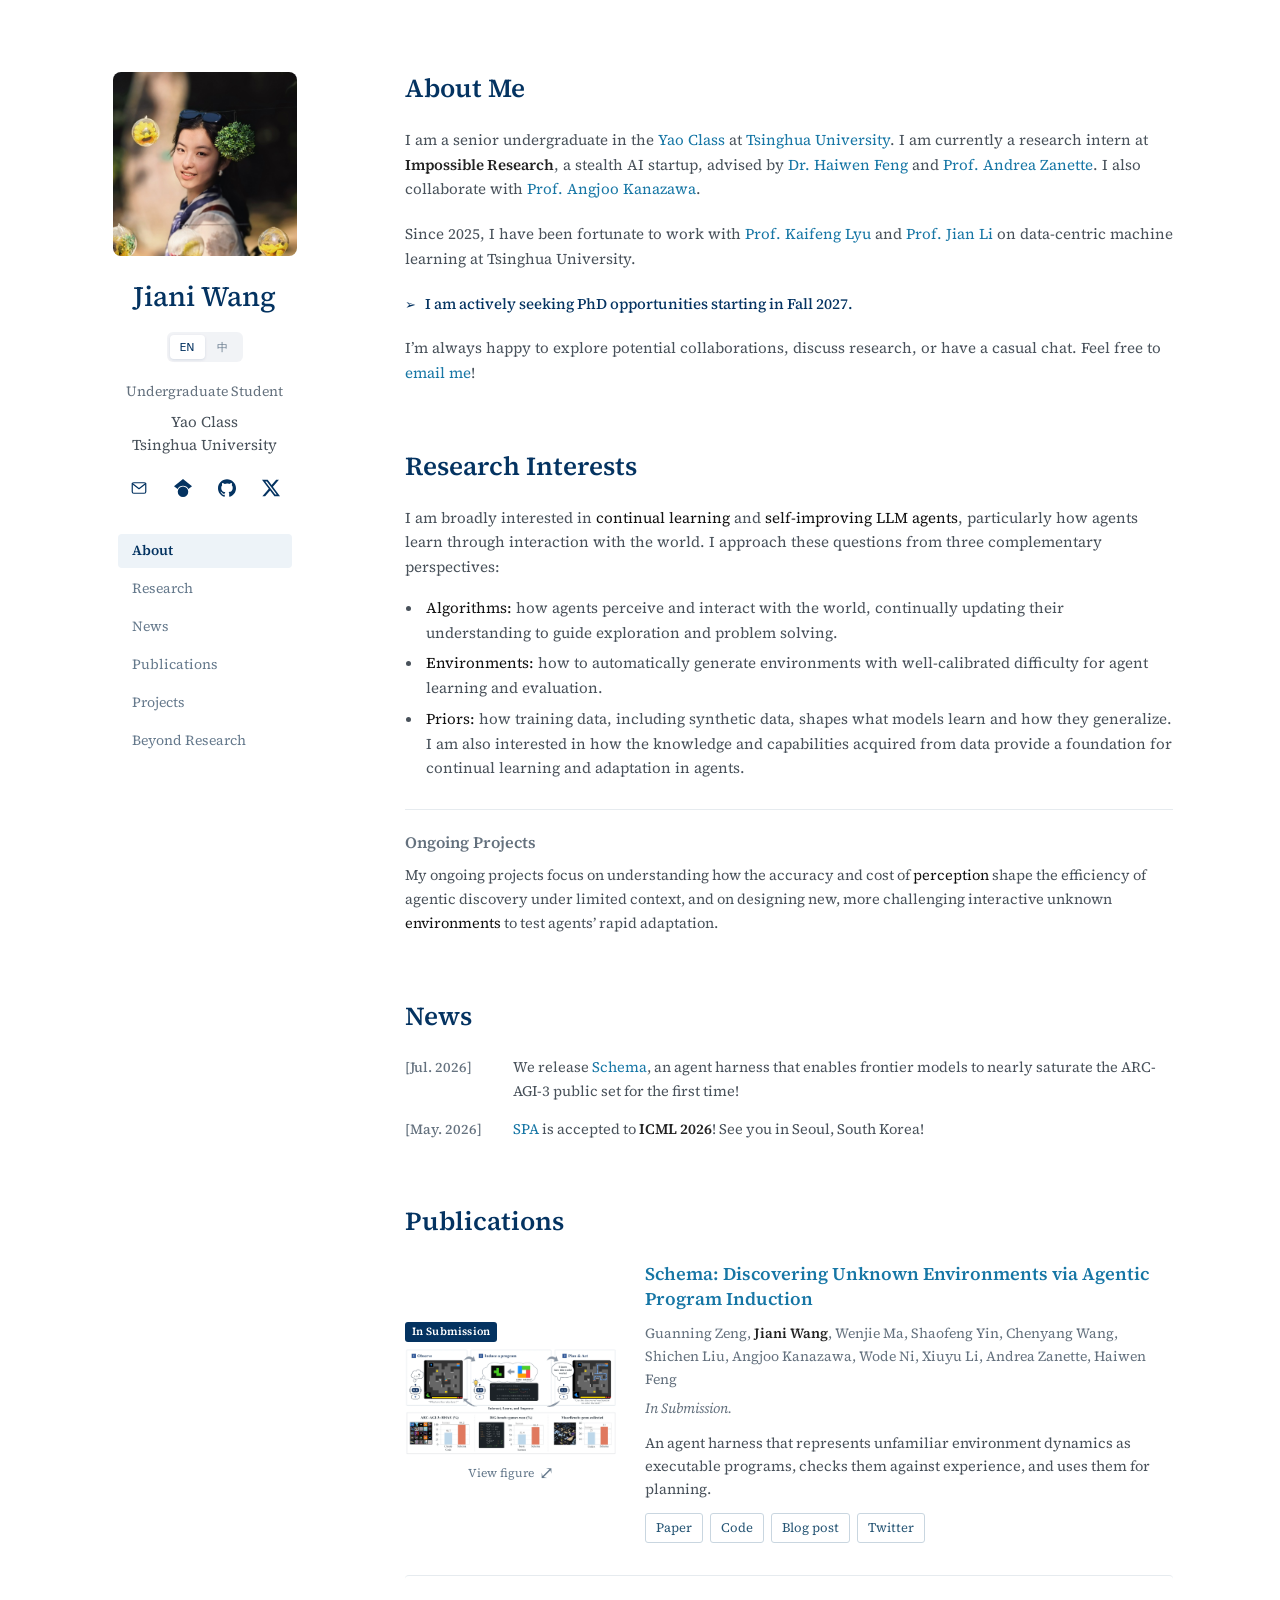
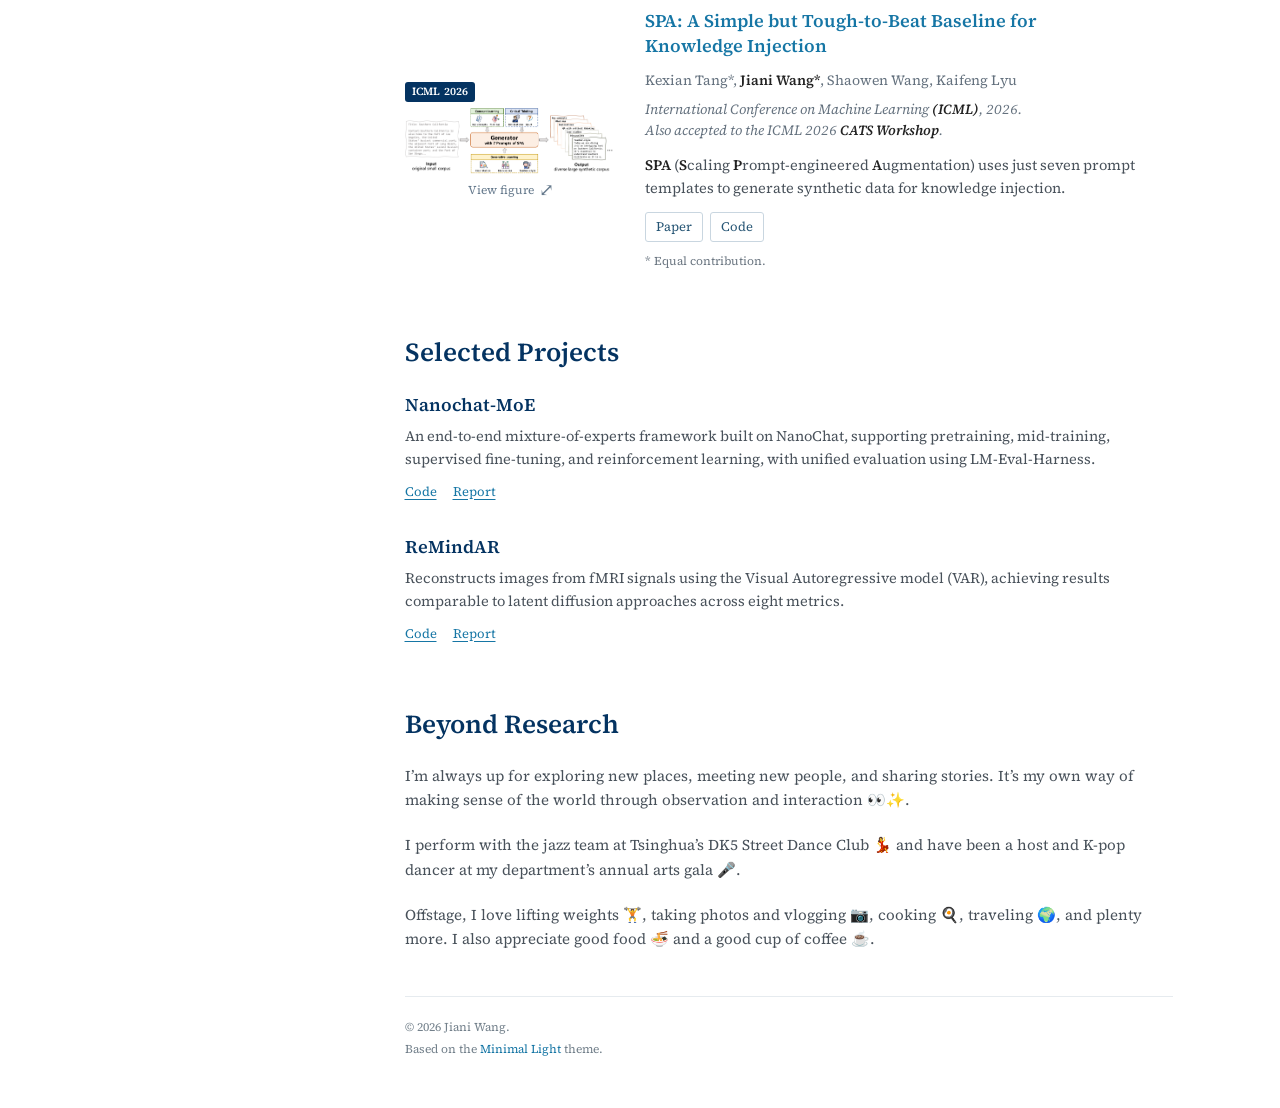
==== commit bb86c0e7: "Use regular-weight dark emphasis in research interests" ====
--- a/index.html
+++ b/index.html
@@ -14,7 +14,7 @@
     <link rel="stylesheet" href="assets/fonts/source-serif-4.css">
     <link rel="stylesheet" href="assets/css/style.css">
     <link rel="stylesheet" href="assets/css/publications.css">
-    <link rel="stylesheet" href="assets/css/content.css?v=54c35738e45d">
+    <link rel="stylesheet" href="assets/css/content.css?v=84ba3825686a">
     <link rel="stylesheet" href="assets/css/motion.css">
     <script src="assets/js/name-toggle.js" defer></script>
     <script src="assets/js/reading.js" defer></script>
--- a/assets/css/content.css
+++ b/assets/css/content.css
@@ -81,7 +81,8 @@
 @media(prefers-color-scheme:dark){.publication-label{background:#3eb7f0;color:#10212b}}
 
 .research-interests{margin:0}
-.research-interests strong{color:inherit;font-weight:700}
+.research-interests strong,.ongoing-projects strong{color:#111;font-weight:400}
+@media(prefers-color-scheme:dark){.research-interests strong,.ongoing-projects strong{color:#f2f4f8}}
 .research-perspectives{margin:16px 0 0;padding-left:1.25em;list-style:disc}
 .research-perspectives>li{padding-left:3px}
 .research-perspectives>li+li{margin-top:6px}
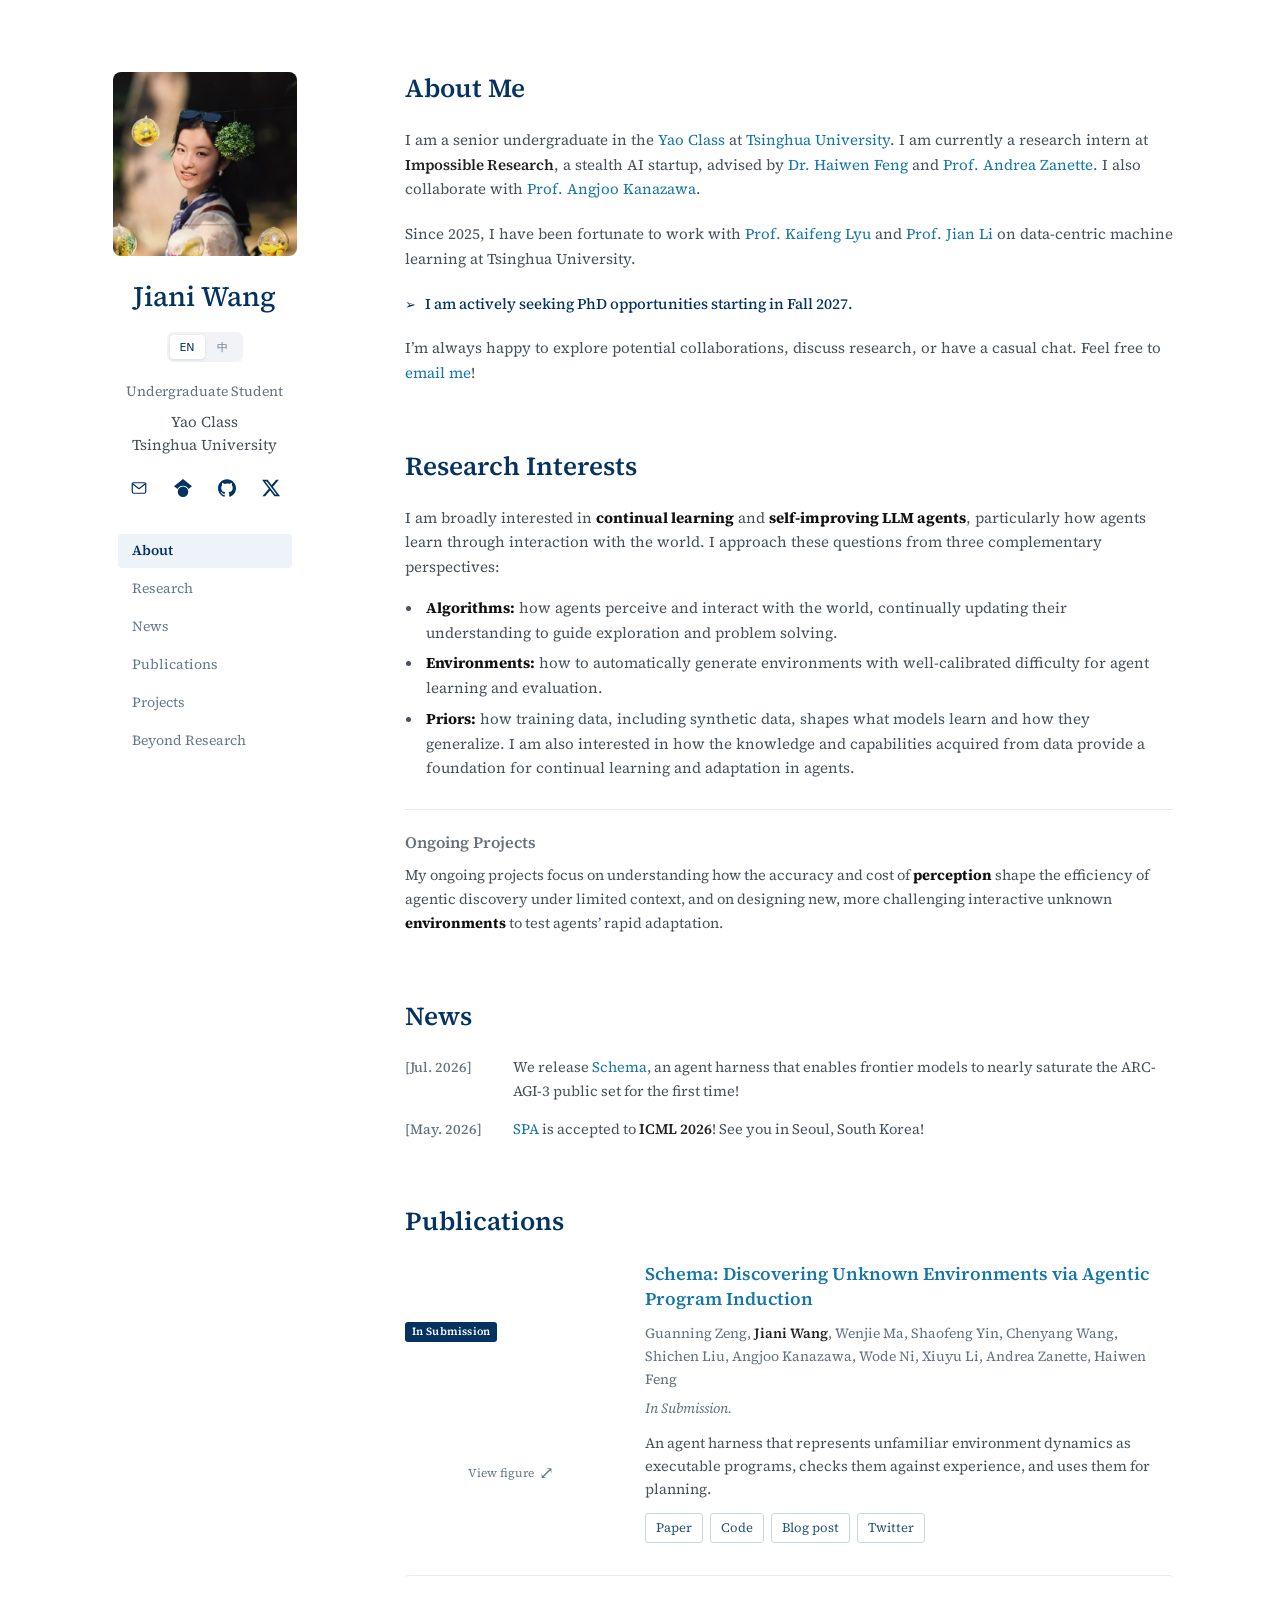
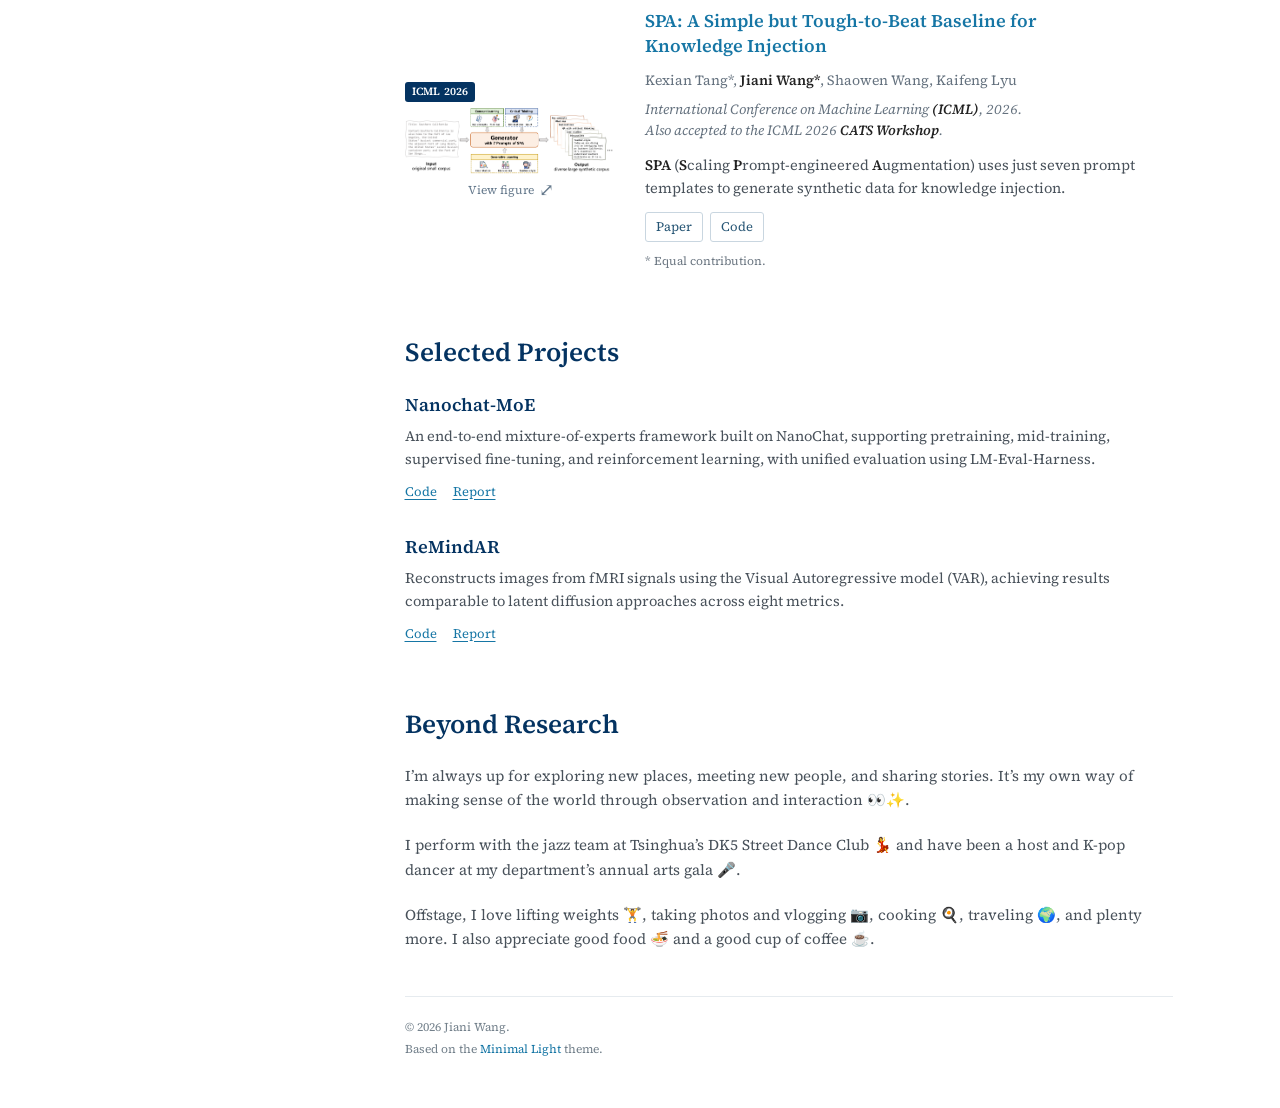
==== commit 626efcb4: "Restore bold black emphasis in research interests" ====
--- a/index.html
+++ b/index.html
@@ -14,7 +14,7 @@
     <link rel="stylesheet" href="assets/fonts/source-serif-4.css">
     <link rel="stylesheet" href="assets/css/style.css">
     <link rel="stylesheet" href="assets/css/publications.css">
-    <link rel="stylesheet" href="assets/css/content.css?v=84ba3825686a">
+    <link rel="stylesheet" href="assets/css/content.css?v=9a15b871ed66">
     <link rel="stylesheet" href="assets/css/motion.css">
     <script src="assets/js/name-toggle.js" defer></script>
     <script src="assets/js/reading.js" defer></script>
--- a/assets/css/content.css
+++ b/assets/css/content.css
@@ -81,7 +81,7 @@
 @media(prefers-color-scheme:dark){.publication-label{background:#3eb7f0;color:#10212b}}
 
 .research-interests{margin:0}
-.research-interests strong,.ongoing-projects strong{color:#111;font-weight:400}
+.research-interests strong,.ongoing-projects strong{color:#111;font-weight:700}
 @media(prefers-color-scheme:dark){.research-interests strong,.ongoing-projects strong{color:#f2f4f8}}
 .research-perspectives{margin:16px 0 0;padding-left:1.25em;list-style:disc}
 .research-perspectives>li{padding-left:3px}
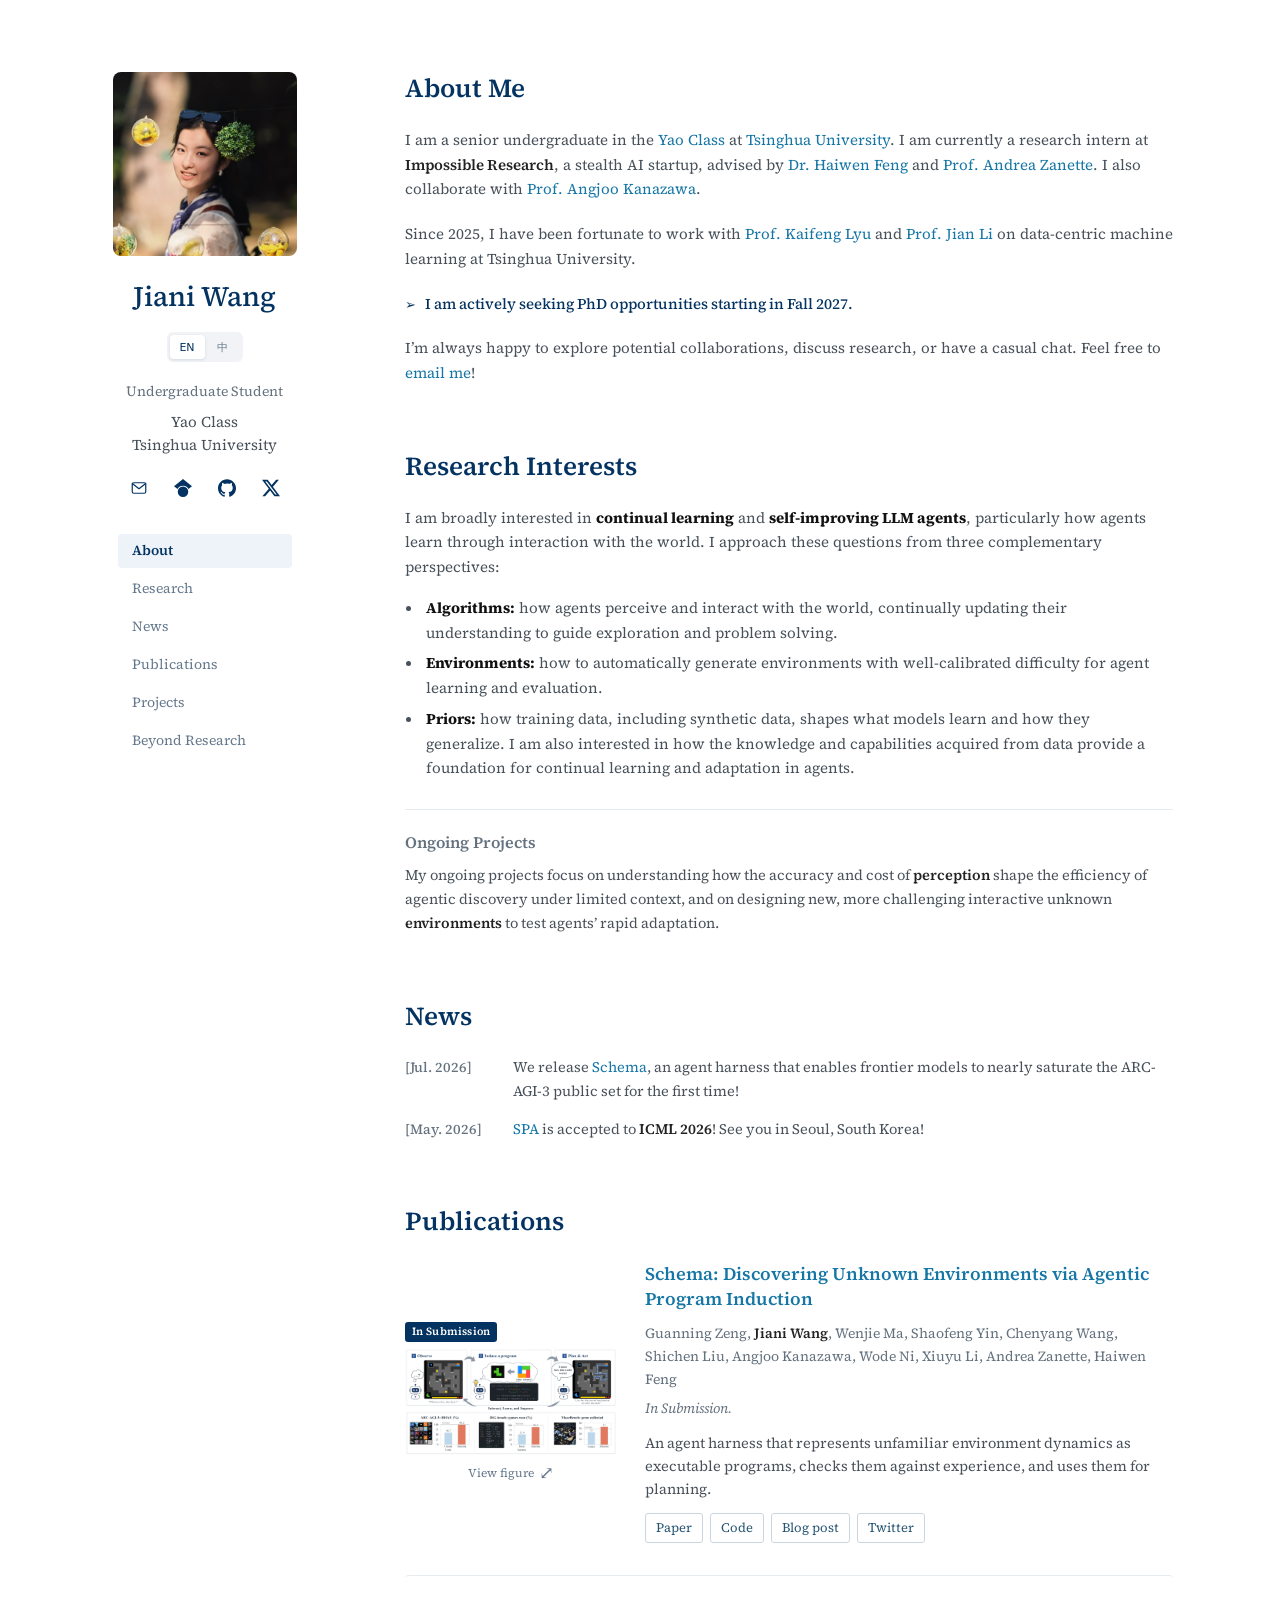
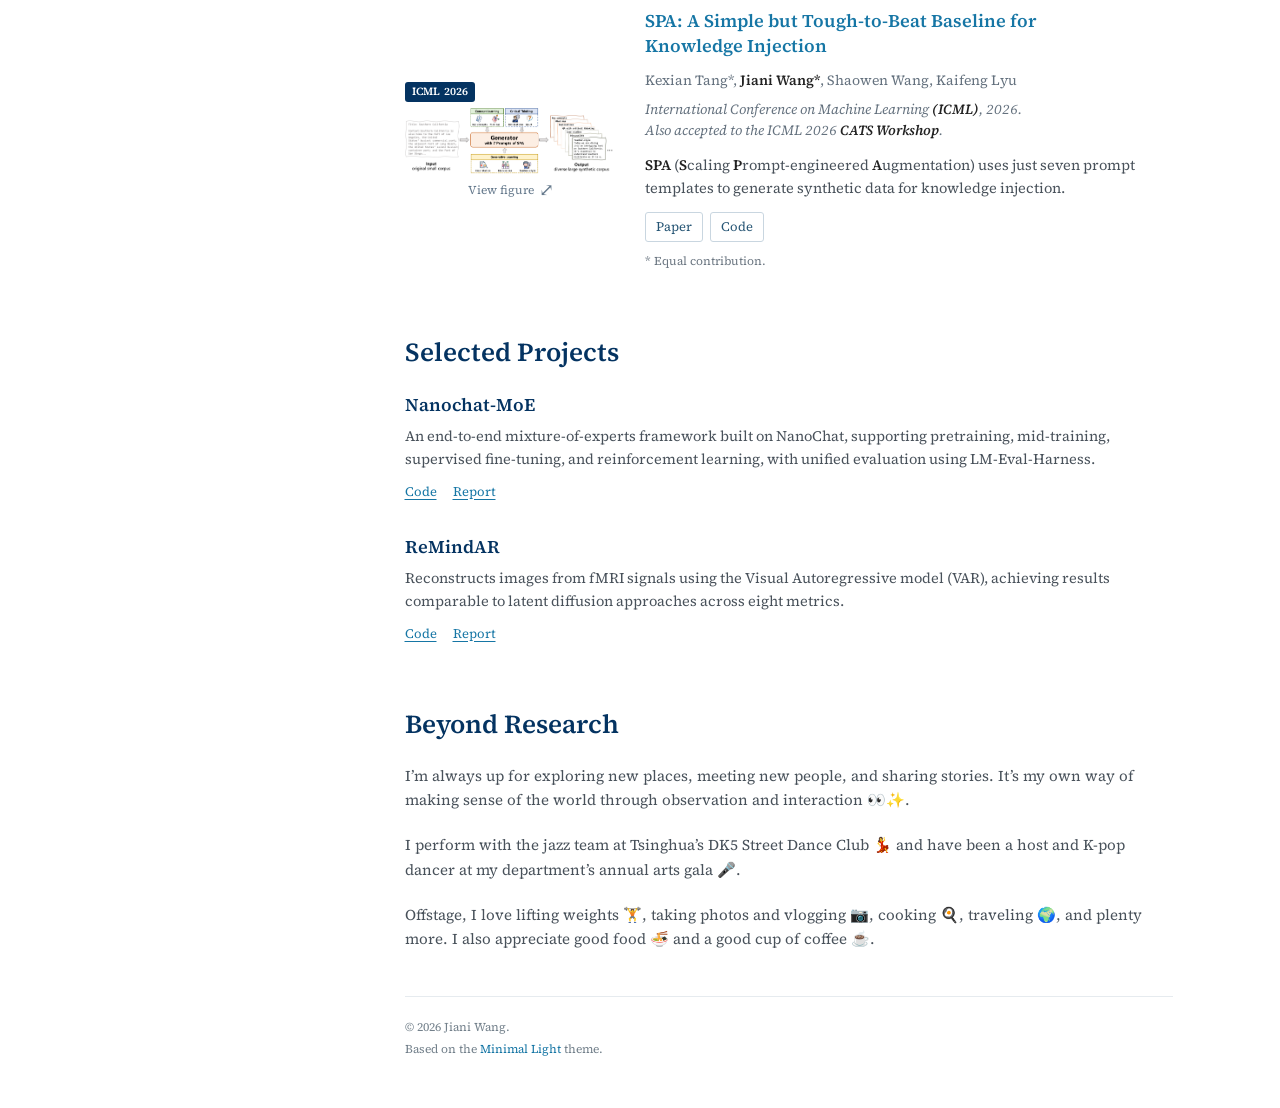
==== commit 88c9717b: "Match ongoing project emphasis to standard semibold text" ====
--- a/index.html
+++ b/index.html
@@ -14,7 +14,7 @@
     <link rel="stylesheet" href="assets/fonts/source-serif-4.css">
     <link rel="stylesheet" href="assets/css/style.css">
     <link rel="stylesheet" href="assets/css/publications.css">
-    <link rel="stylesheet" href="assets/css/content.css?v=9a15b871ed66">
+    <link rel="stylesheet" href="assets/css/content.css?v=0207ca0276cf">
     <link rel="stylesheet" href="assets/css/motion.css">
     <script src="assets/js/name-toggle.js" defer></script>
     <script src="assets/js/reading.js" defer></script>
--- a/assets/css/content.css
+++ b/assets/css/content.css
@@ -81,8 +81,8 @@
 @media(prefers-color-scheme:dark){.publication-label{background:#3eb7f0;color:#10212b}}
 
 .research-interests{margin:0}
-.research-interests strong,.ongoing-projects strong{color:#111;font-weight:700}
-@media(prefers-color-scheme:dark){.research-interests strong,.ongoing-projects strong{color:#f2f4f8}}
+.research-interests strong{color:#111;font-weight:700}
+@media(prefers-color-scheme:dark){.research-interests strong{color:#f2f4f8}}
 .research-perspectives{margin:16px 0 0;padding-left:1.25em;list-style:disc}
 .research-perspectives>li{padding-left:3px}
 .research-perspectives>li+li{margin-top:6px}
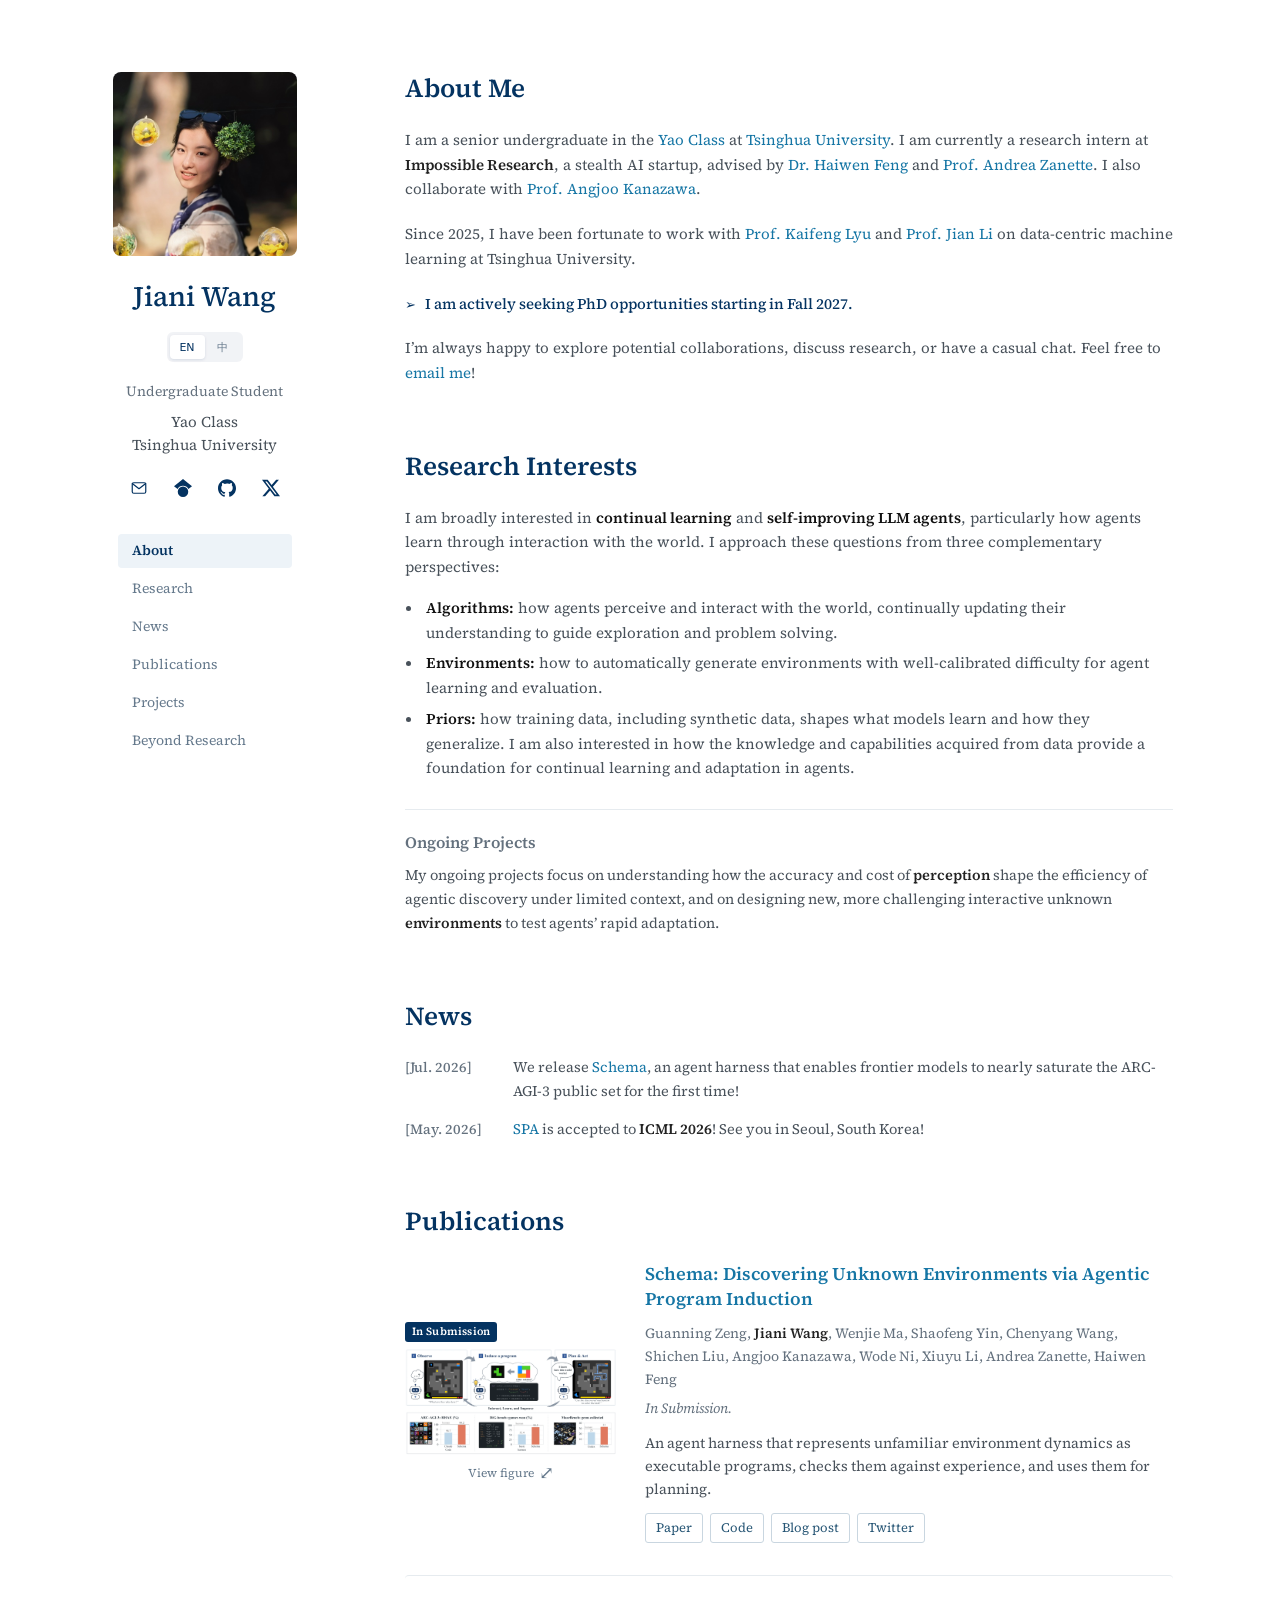
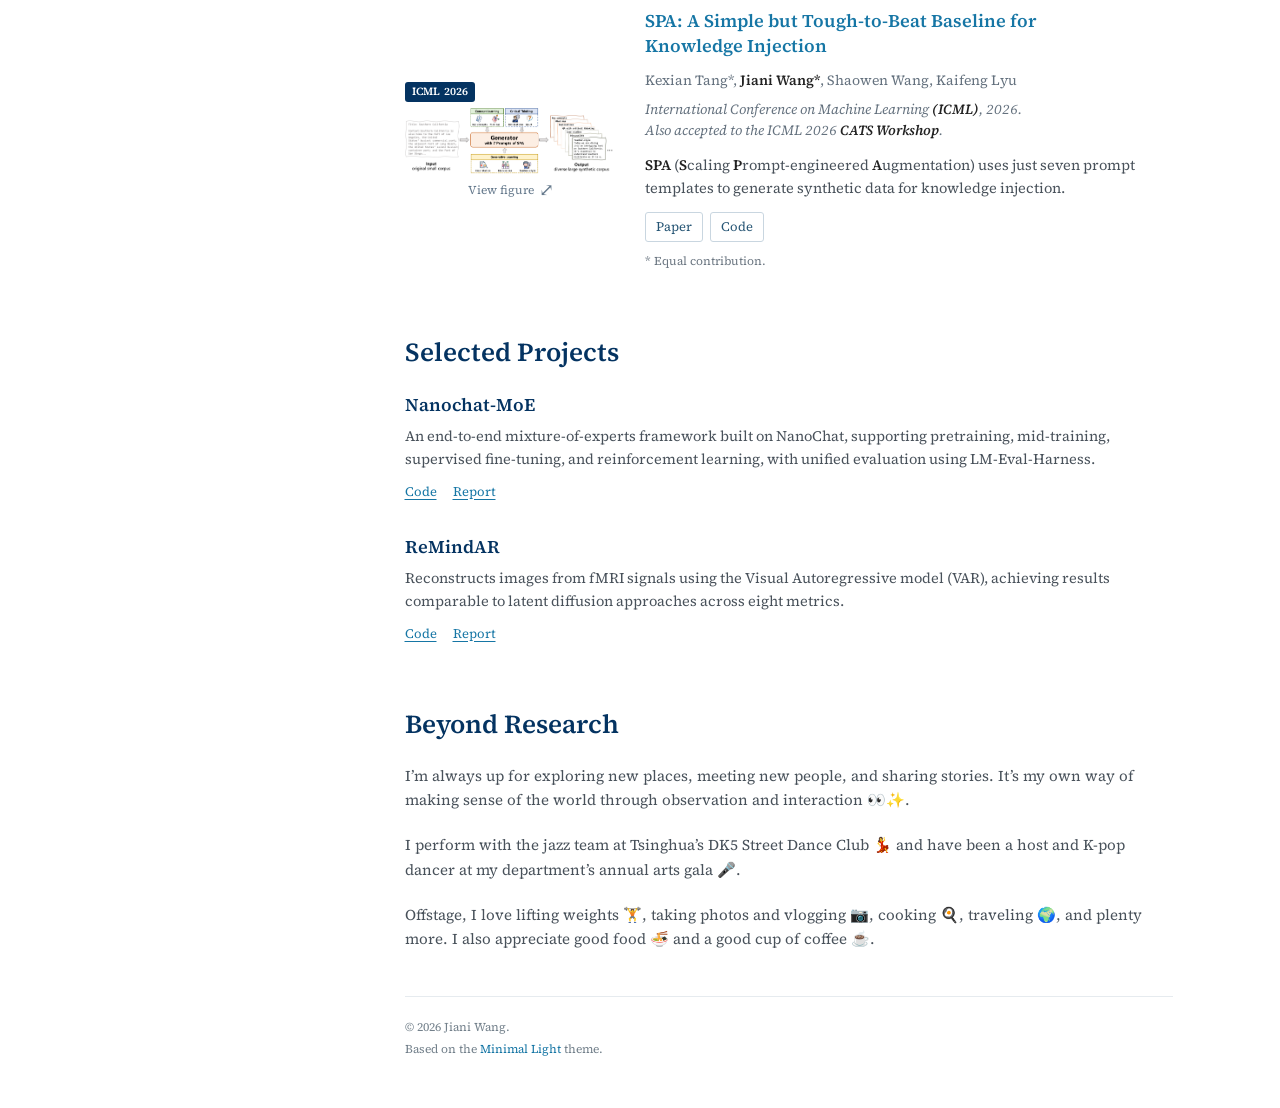
==== commit 2f1ba89f: "Unify text emphasis at the standard semibold weight" ====
--- a/index.html
+++ b/index.html
@@ -14,7 +14,7 @@
     <link rel="stylesheet" href="assets/fonts/source-serif-4.css">
     <link rel="stylesheet" href="assets/css/style.css">
     <link rel="stylesheet" href="assets/css/publications.css">
-    <link rel="stylesheet" href="assets/css/content.css?v=0207ca0276cf">
+    <link rel="stylesheet" href="assets/css/content.css?v=3b98185aaa88">
     <link rel="stylesheet" href="assets/css/motion.css">
     <script src="assets/js/name-toggle.js" defer></script>
     <script src="assets/js/reading.js" defer></script>
--- a/assets/css/content.css
+++ b/assets/css/content.css
@@ -81,7 +81,7 @@
 @media(prefers-color-scheme:dark){.publication-label{background:#3eb7f0;color:#10212b}}
 
 .research-interests{margin:0}
-.research-interests strong{color:#111;font-weight:700}
+.research-interests strong{color:#111}
 @media(prefers-color-scheme:dark){.research-interests strong{color:#f2f4f8}}
 .research-perspectives{margin:16px 0 0;padding-left:1.25em;list-style:disc}
 .research-perspectives>li{padding-left:3px}
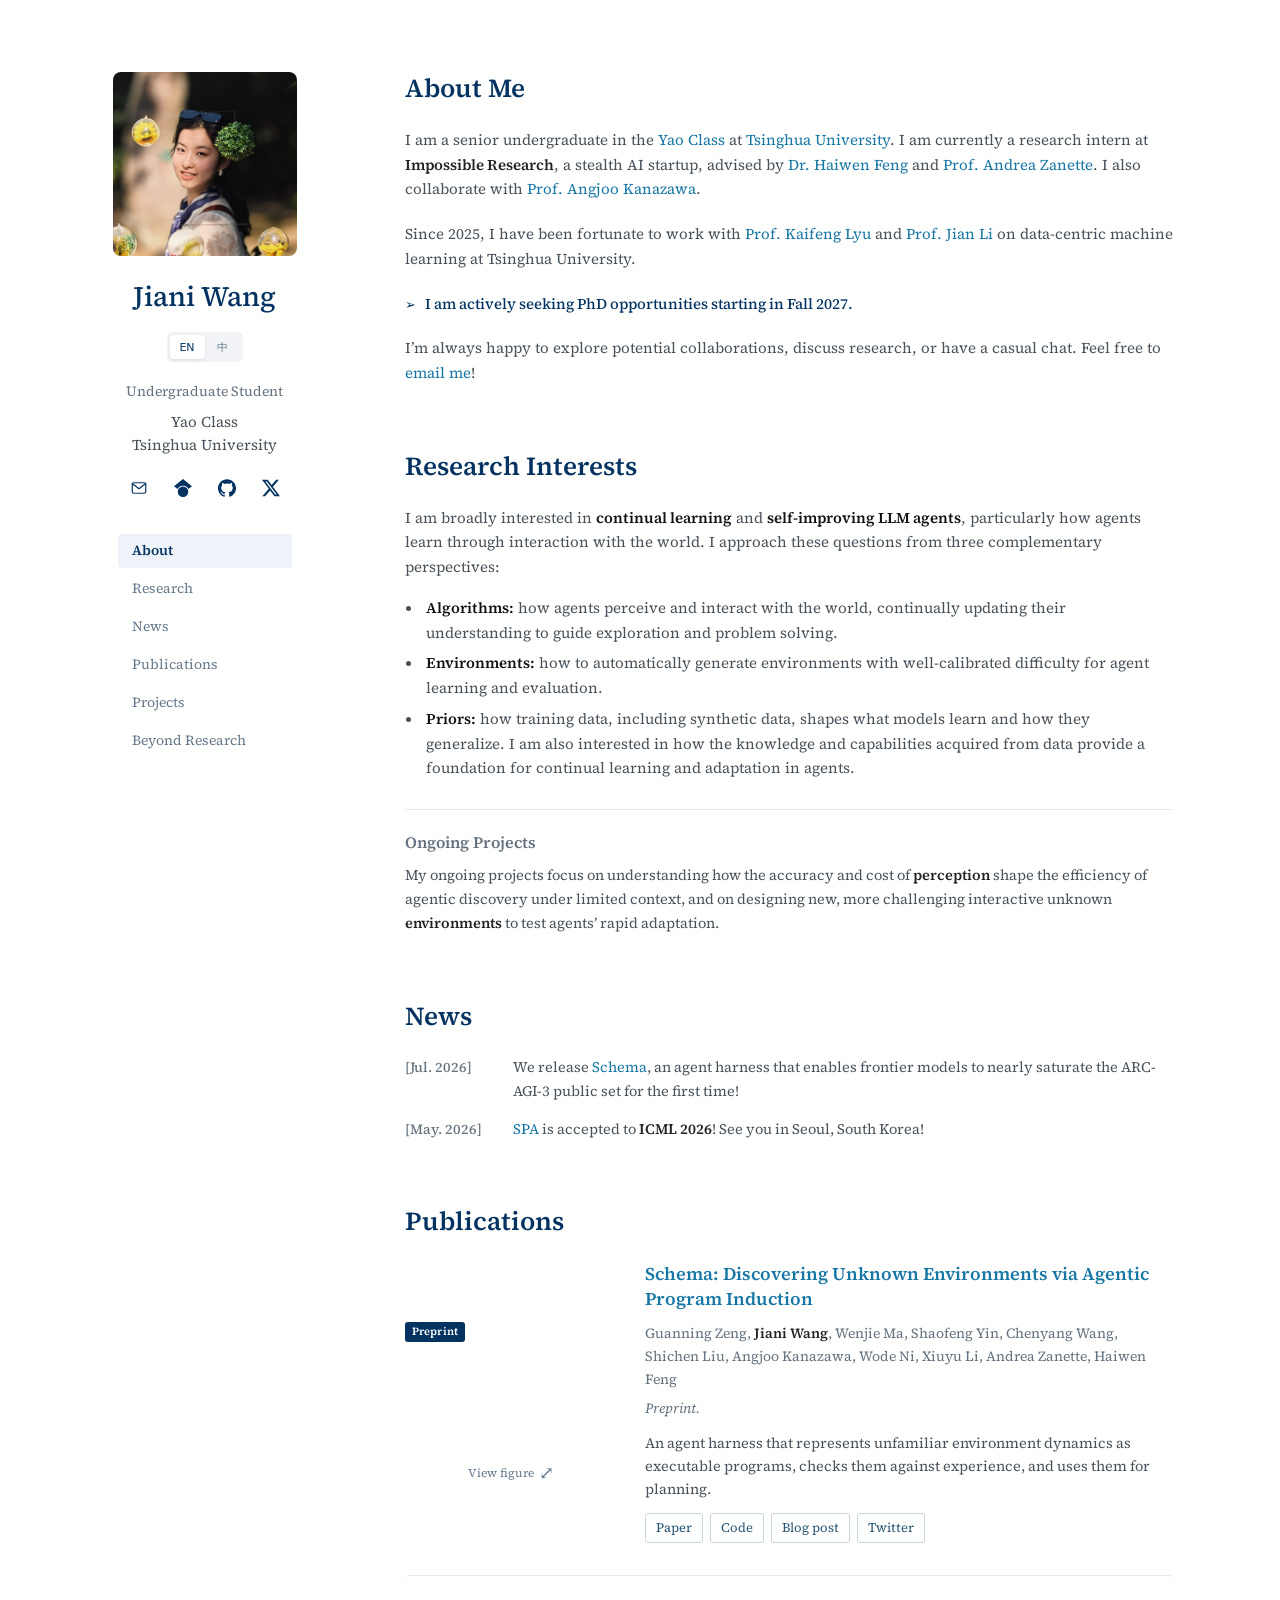
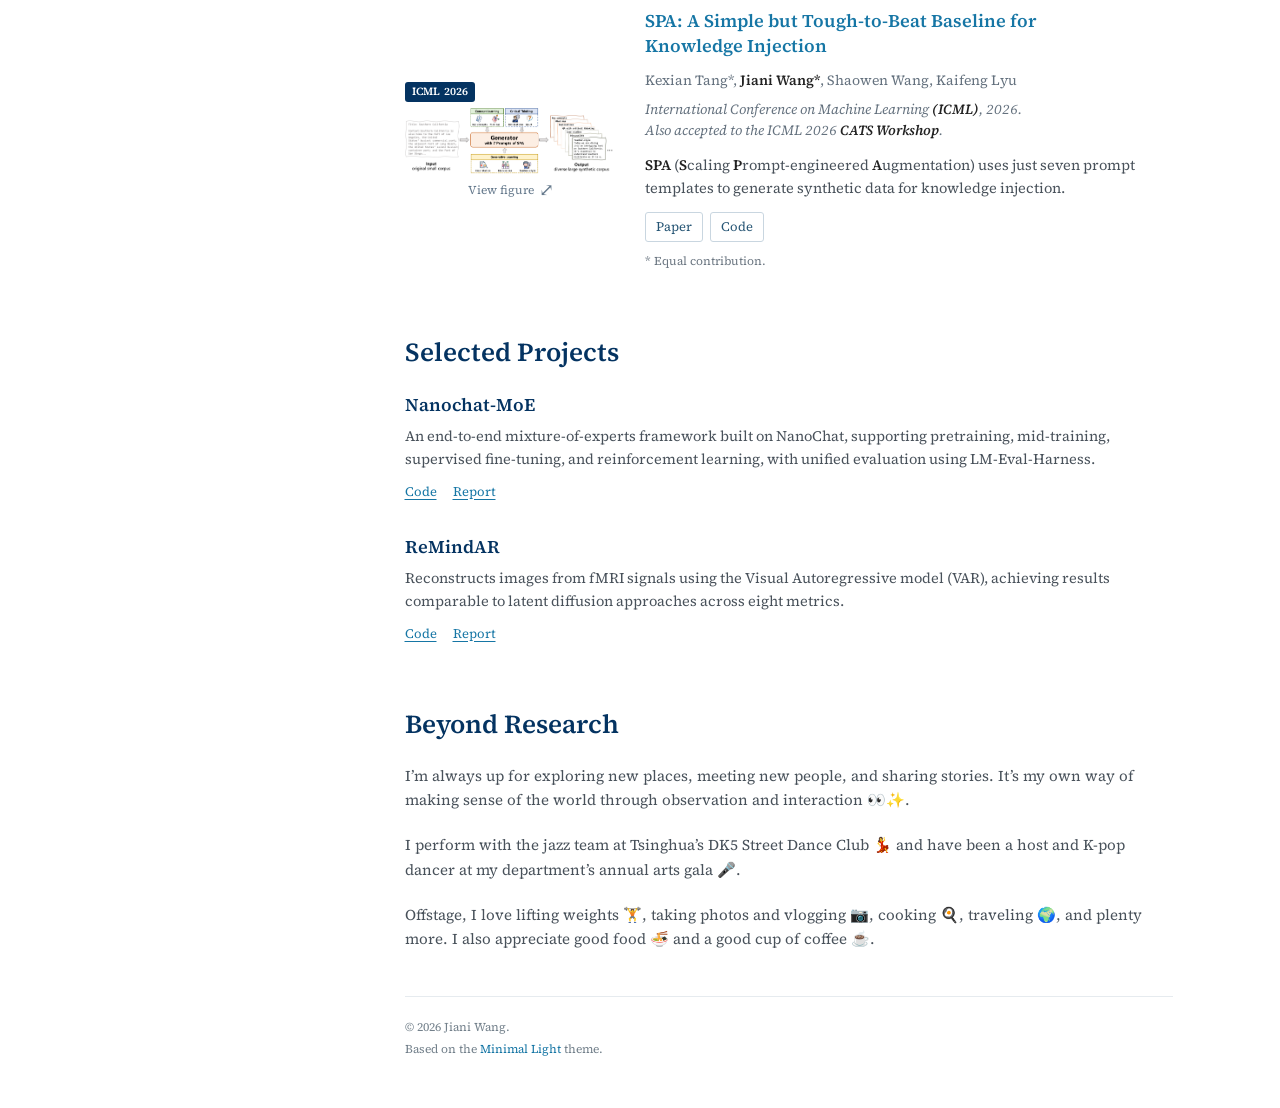
==== commit 160062d4: "Label Schema as a preprint" ====
--- a/index.html
+++ b/index.html
@@ -93,11 +93,11 @@
           <ol class="bibliography">
             <li id="schema" tabindex="-1" aria-label="Schema publication">
               <div class="pub-row">
-                <a class="publication-preview" href="assets/img/schema-preview.webp" target="_blank" rel="noopener" aria-label="Enlarge Schema overview"><span class="publication-label">In Submission</span><img src="assets/img/schema-preview.webp" alt="Schema overview: discovering environment mechanisms and using programs to plan." width="2200" height="1135" loading="lazy" decoding="async"><span class="preview-hint" aria-hidden="true">View figure <span>⤢</span></span></a>
+                <a class="publication-preview" href="assets/img/schema-preview.webp" target="_blank" rel="noopener" aria-label="Enlarge Schema overview"><span class="publication-label">Preprint</span><img src="assets/img/schema-preview.webp" alt="Schema overview: discovering environment mechanisms and using programs to plan." width="2200" height="1135" loading="lazy" decoding="async"><span class="preview-hint" aria-hidden="true">View figure <span>⤢</span></span></a>
                 <div class="publication-text">
                   <div class="title"><a href="https://arxiv.org/abs/2609.39140" target="_blank" rel="noopener">Schema: Discovering Unknown Environments via Agentic Program Induction</a></div>
                   <div class="author">Guanning Zeng, <strong>Jiani Wang</strong>, Wenjie Ma, Shaofeng Yin, Chenyang Wang, Shichen Liu, Angjoo Kanazawa, Wode Ni, Xiuyu Li, Andrea Zanette, Haiwen Feng</div>
-                  <div class="periodical"><em>In Submission.</em></div>
+                  <div class="periodical"><em>Preprint.</em></div>
                   <p class="paper-summary">An agent harness that represents unfamiliar environment dynamics as executable programs, checks them against experience, and uses them for planning.</p>
                   <template class="figure-details">Schema reaches <strong>99.2% RHAE on ARC-AGI-3</strong>, solves <strong>all 21 public DiG-bench games</strong>, and exceeds the <strong>top-50 human median on MazeBench</strong>. The plots compare harnesses using the same base models.</template>
                   <div class="links">
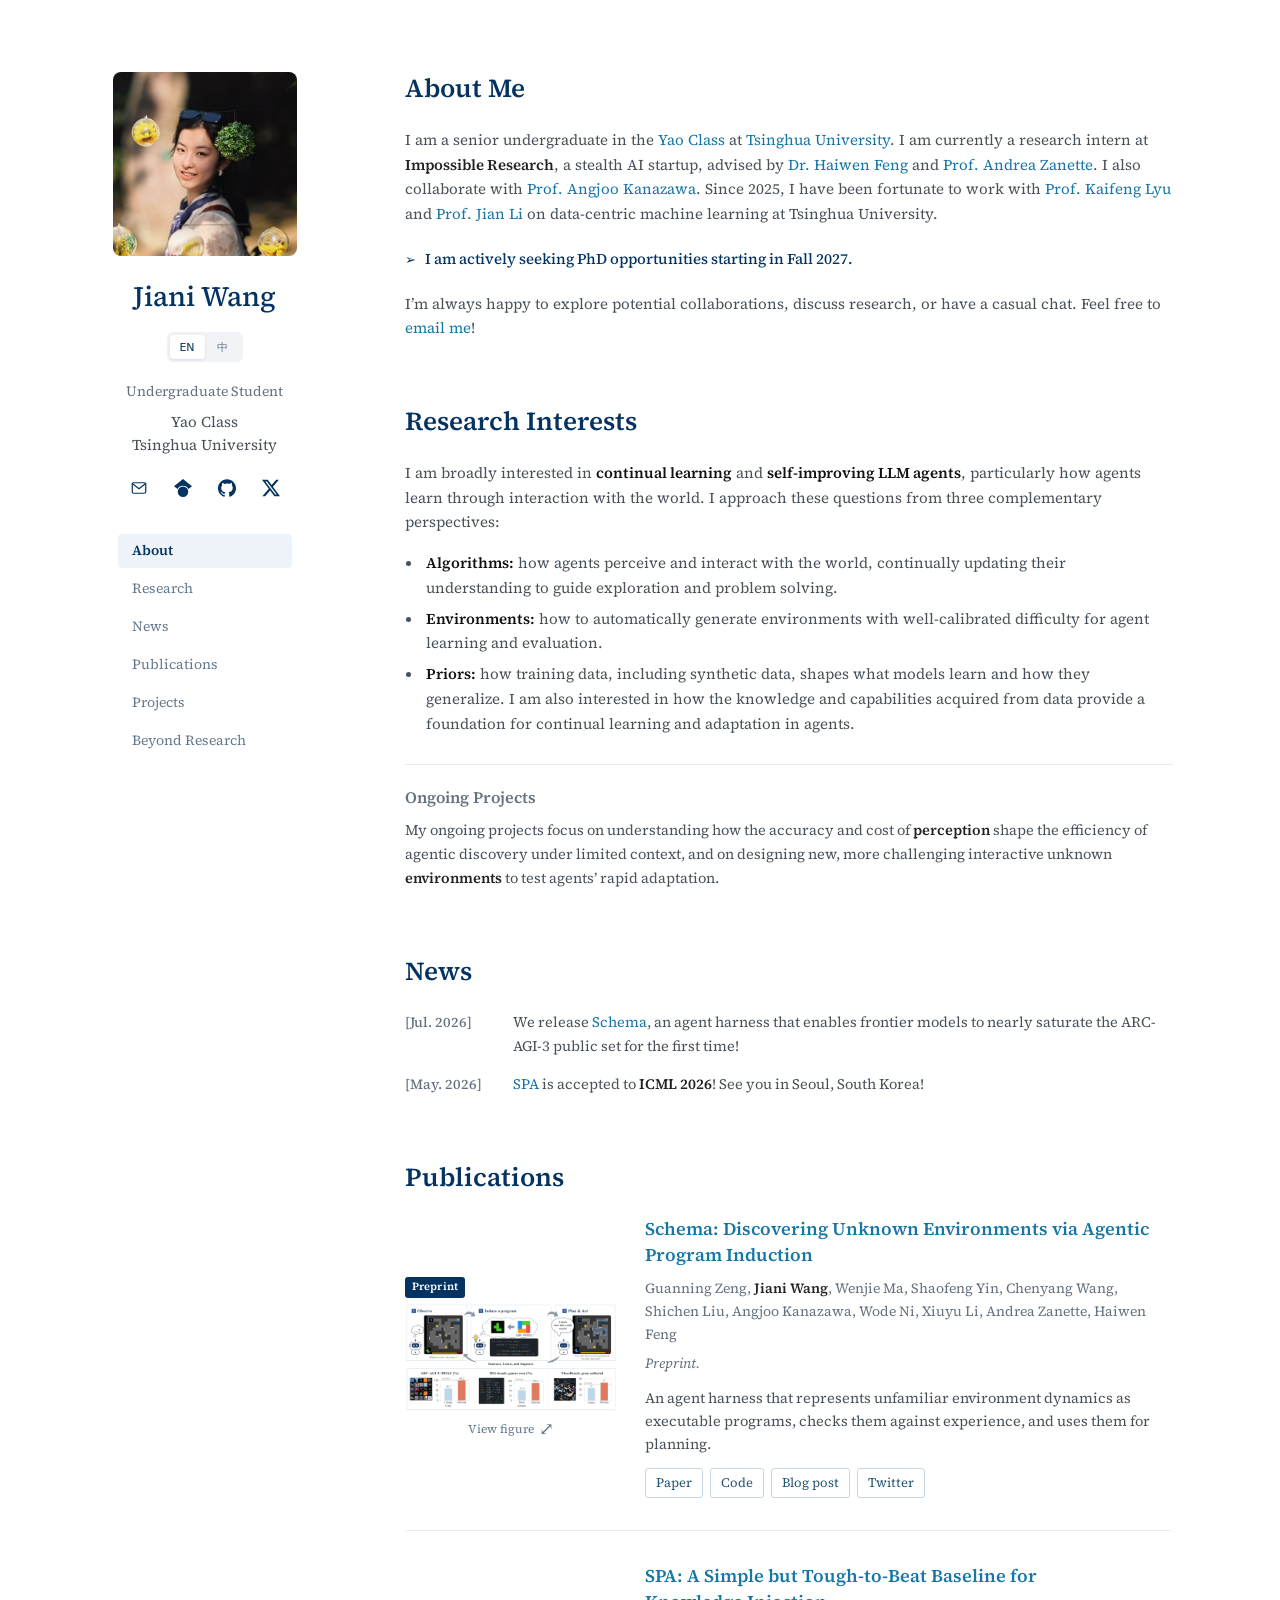
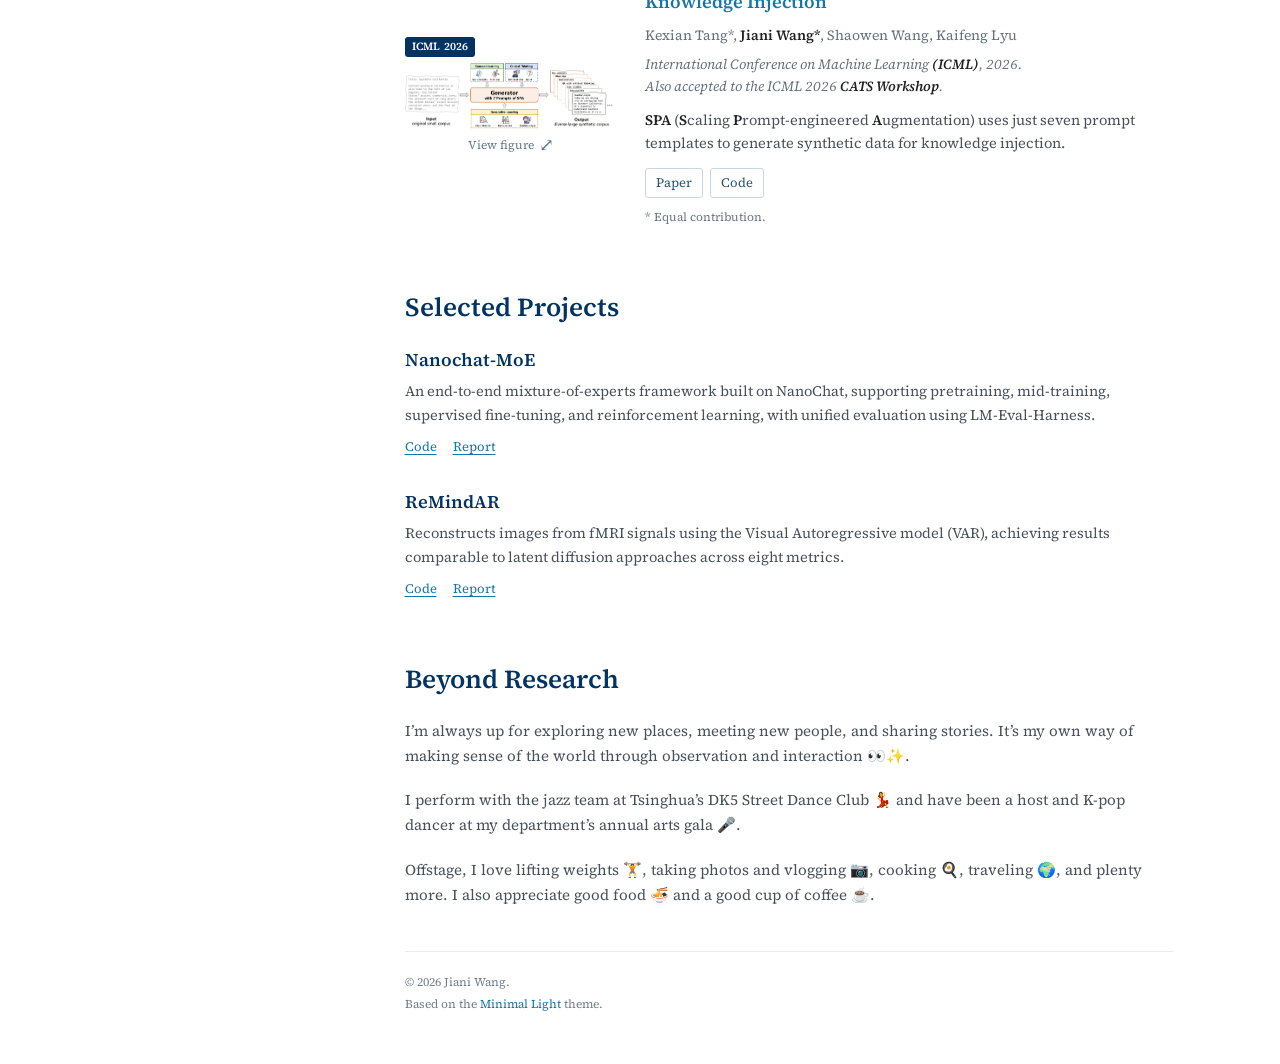
==== commit 3244b945: "Join research experience into the About Me paragraph" ====
--- a/index.html
+++ b/index.html
@@ -62,8 +62,7 @@
 
       <section aria-label="Academic profile">
         <h2 id="about-me">About Me</h2>
-        <p>I am a senior undergraduate in the <a href="https://iiis.tsinghua.edu.cn/en/" target="_blank" rel="noopener">Yao Class</a> at <a href="https://www.tsinghua.edu.cn/en/" target="_blank" rel="noopener">Tsinghua University</a>. I am currently a research intern at <strong>Impossible Research</strong>, a stealth AI startup, advised by <a href="https://havenfeng.github.io/" target="_blank" rel="noopener">Dr. Haiwen Feng</a> and <a href="https://azanette.com/" target="_blank" rel="noopener">Prof. Andrea Zanette</a>. I also collaborate with <a href="https://people.eecs.berkeley.edu/~kanazawa/" target="_blank" rel="noopener">Prof. Angjoo Kanazawa</a>.</p>
-        <p>Since 2025, I have been fortunate to work with <a href="https://kaifeng.ac/" target="_blank" rel="noopener">Prof. Kaifeng Lyu</a> and <a href="https://people.iiis.tsinghua.edu.cn/~jianli/" target="_blank" rel="noopener">Prof. Jian Li</a> on data-centric machine learning at Tsinghua University.</p>
+        <p>I am a senior undergraduate in the <a href="https://iiis.tsinghua.edu.cn/en/" target="_blank" rel="noopener">Yao Class</a> at <a href="https://www.tsinghua.edu.cn/en/" target="_blank" rel="noopener">Tsinghua University</a>. I am currently a research intern at <strong>Impossible Research</strong>, a stealth AI startup, advised by <a href="https://havenfeng.github.io/" target="_blank" rel="noopener">Dr. Haiwen Feng</a> and <a href="https://azanette.com/" target="_blank" rel="noopener">Prof. Andrea Zanette</a>. I also collaborate with <a href="https://people.eecs.berkeley.edu/~kanazawa/" target="_blank" rel="noopener">Prof. Angjoo Kanazawa</a>. Since 2025, I have been fortunate to work with <a href="https://kaifeng.ac/" target="_blank" rel="noopener">Prof. Kaifeng Lyu</a> and <a href="https://people.iiis.tsinghua.edu.cn/~jianli/" target="_blank" rel="noopener">Prof. Jian Li</a> on data-centric machine learning at Tsinghua University.</p>
         <p class="application-note"><span class="application-marker" aria-hidden="true">➢</span><span>I am actively seeking PhD opportunities starting in Fall 2027.</span></p>
         <p class="contact-invitation">I’m always happy to explore potential collaborations, discuss research, or have a casual chat. Feel free to <a href="mailto:jnminniewang@gmail.com">email me</a>!</p>
 
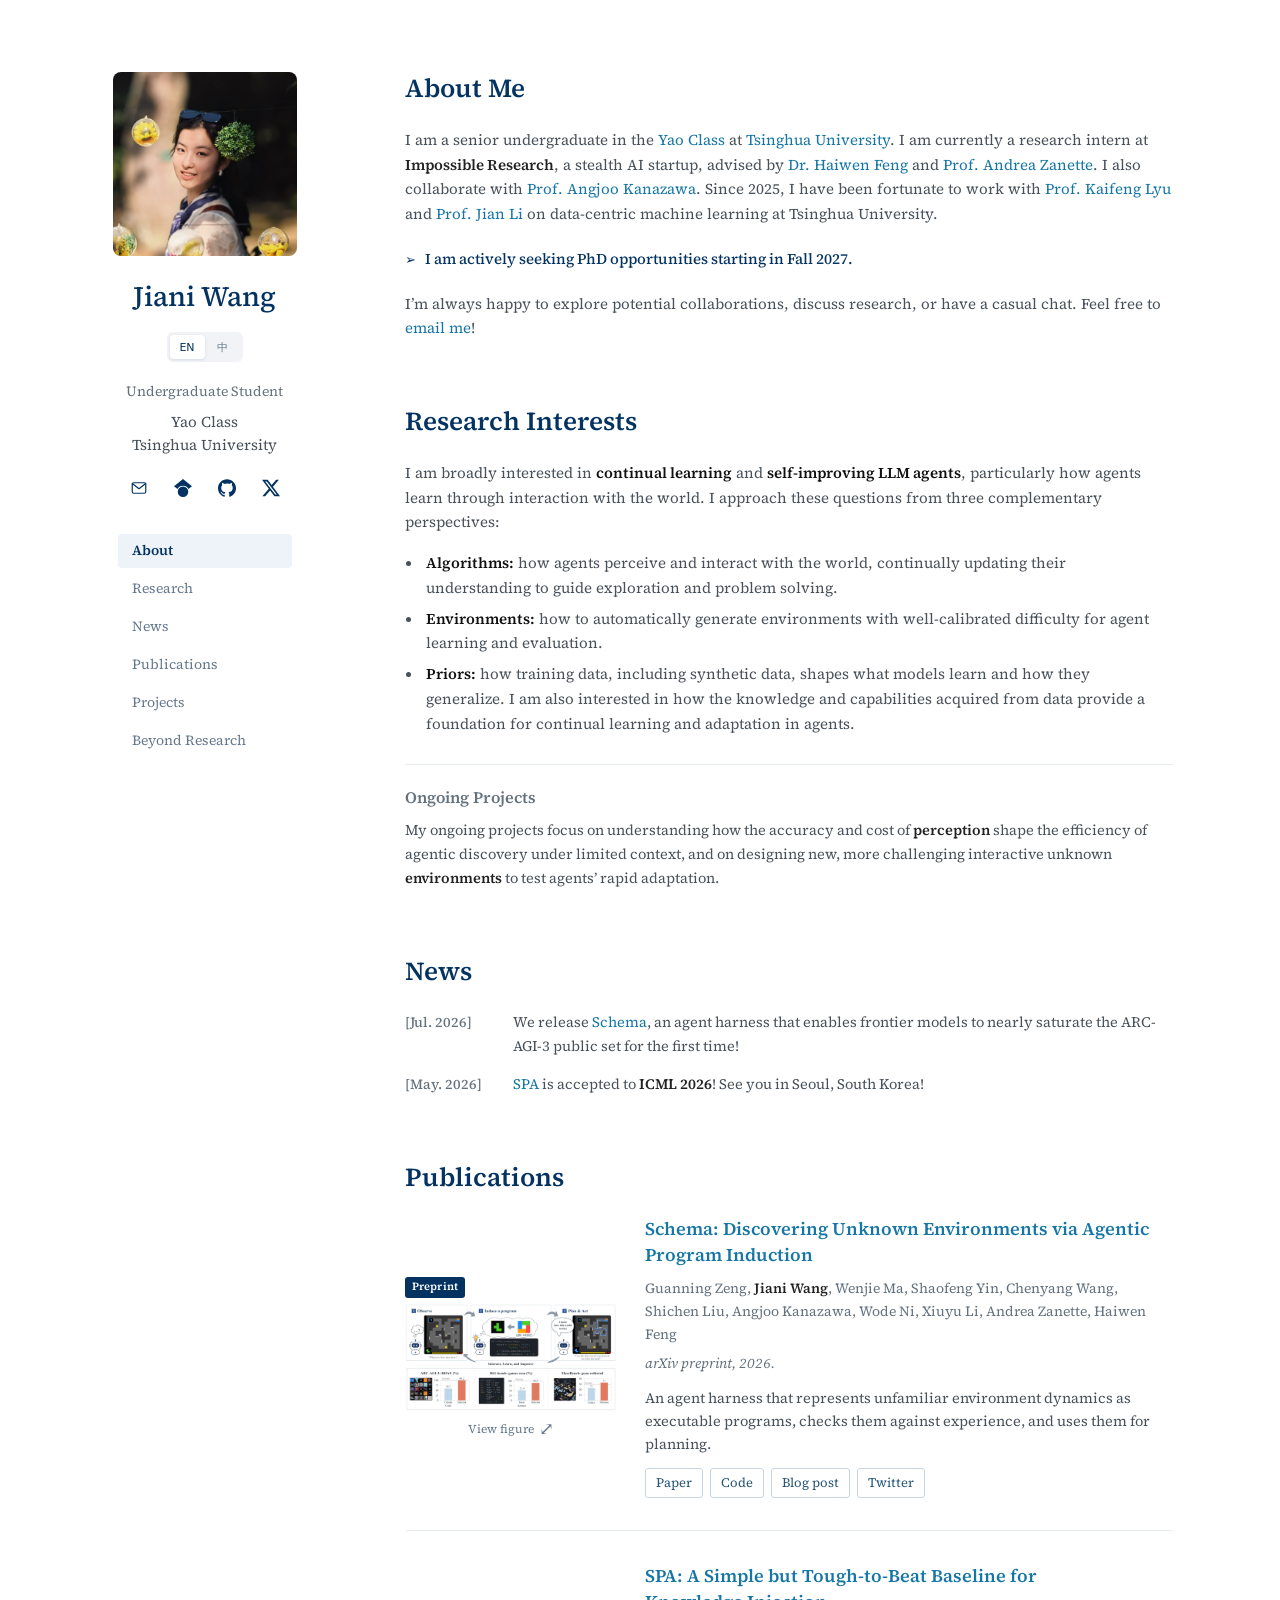
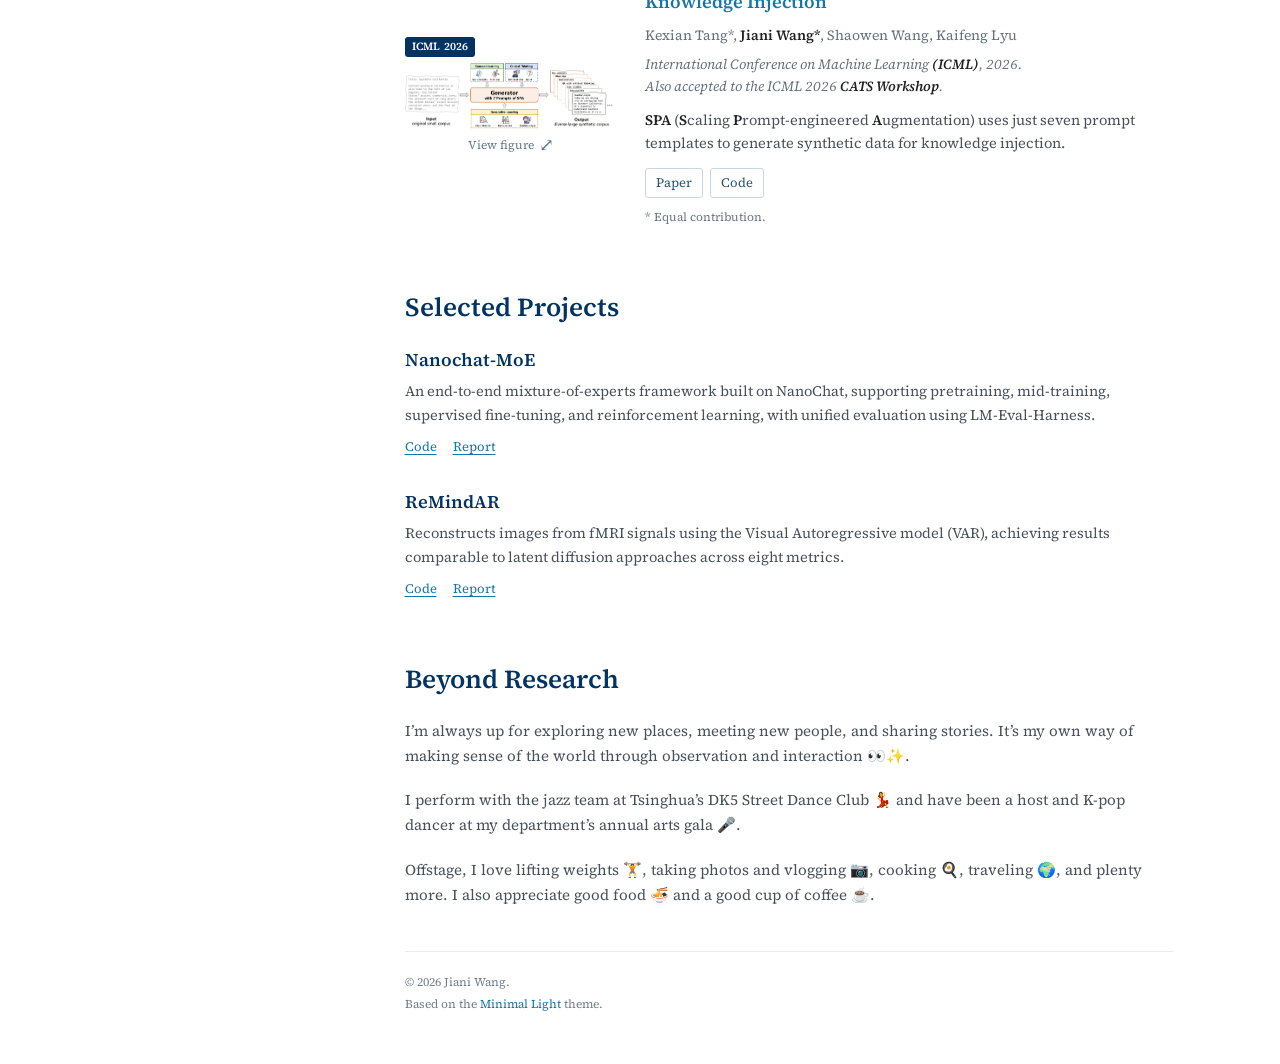
==== commit def5cf76: "Specify Schema arXiv preprint year" ====
--- a/index.html
+++ b/index.html
@@ -96,7 +96,7 @@
                 <div class="publication-text">
                   <div class="title"><a href="https://arxiv.org/abs/2609.39140" target="_blank" rel="noopener">Schema: Discovering Unknown Environments via Agentic Program Induction</a></div>
                   <div class="author">Guanning Zeng, <strong>Jiani Wang</strong>, Wenjie Ma, Shaofeng Yin, Chenyang Wang, Shichen Liu, Angjoo Kanazawa, Wode Ni, Xiuyu Li, Andrea Zanette, Haiwen Feng</div>
-                  <div class="periodical"><em>Preprint.</em></div>
+                  <div class="periodical"><em>arXiv preprint, 2026.</em></div>
                   <p class="paper-summary">An agent harness that represents unfamiliar environment dynamics as executable programs, checks them against experience, and uses them for planning.</p>
                   <template class="figure-details">Schema reaches <strong>99.2% RHAE on ARC-AGI-3</strong>, solves <strong>all 21 public DiG-bench games</strong>, and exceeds the <strong>top-50 human median on MazeBench</strong>. The plots compare harnesses using the same base models.</template>
                   <div class="links">
